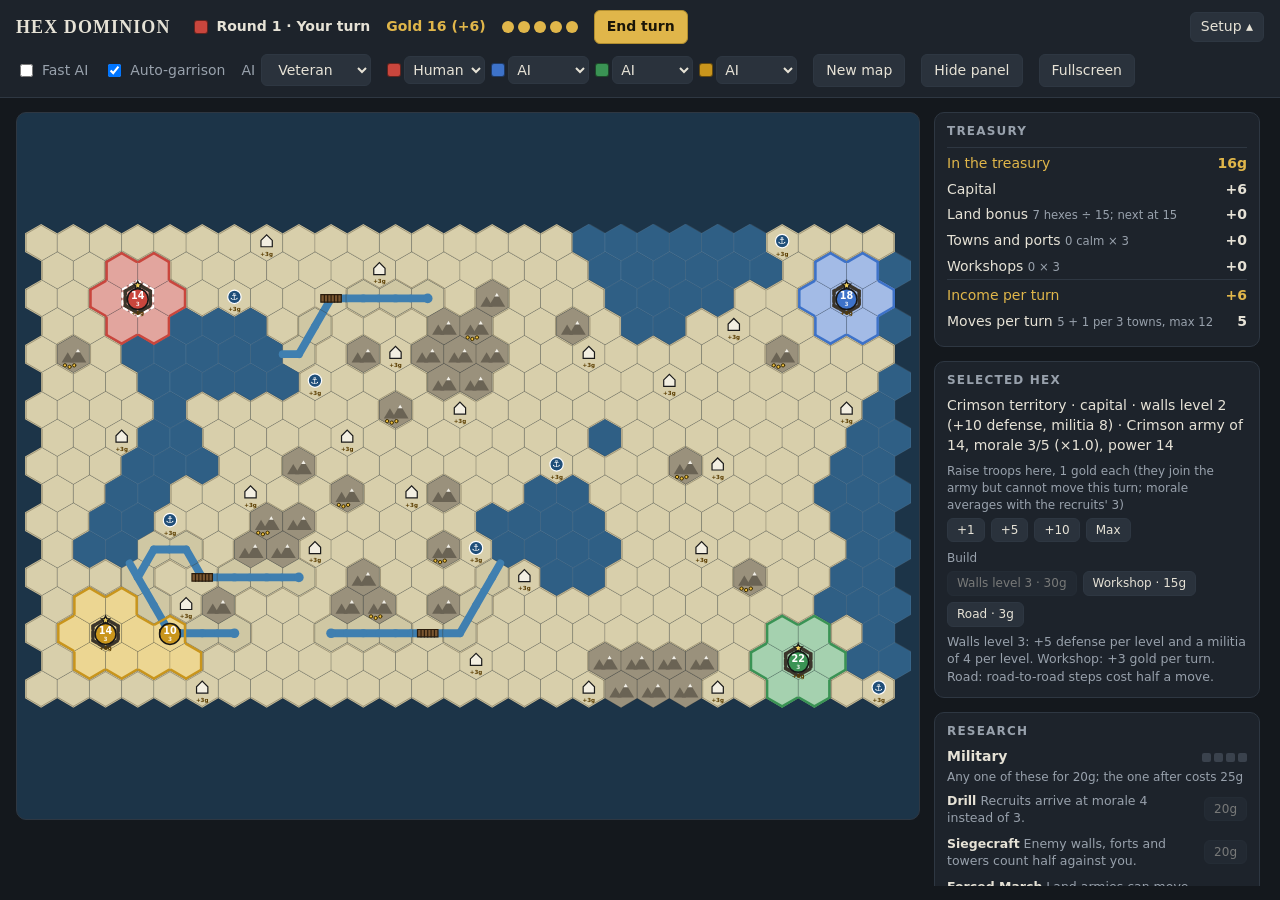
==== hex-dominion/index.html @ ecbb6425 "Add Hex Dominion, Wardens of the Vale, landing page and test scripts Both games are single self-cont" ====
<!DOCTYPE html>
<html lang="en">
<head>
<meta charset="utf-8">
<meta name="viewport" content="width=device-width, initial-scale=1">
<title>Hex Dominion</title>
<style>
  :root { --bg:#14181d; --panel:#1d232b; --line:#2e3742; --text:#e6e2d6; --dim:#98a1ac; --accent:#e0b64a; }
  * { box-sizing:border-box; }
  body { margin:0; background:var(--bg); color:var(--text); font:14px/1.4 system-ui, -apple-system, "Segoe UI", sans-serif; }
  header { display:flex; flex-wrap:wrap; gap:10px 16px; align-items:center; padding:10px 16px; border-bottom:1px solid var(--line); background:var(--panel); }
  h1 { font:700 18px/1 Georgia, serif; letter-spacing:.06em; margin:0 8px 0 0; text-transform:uppercase; }
  #turn { font-weight:600; display:flex; align-items:center; gap:8px; }
  #gold { font-weight:700; color:var(--accent); font-variant-numeric:tabular-nums; }
  .chip { width:14px; height:14px; border-radius:3px; display:inline-block; border:1px solid rgba(0,0,0,.5); flex:none; }
  #pips { display:flex; gap:4px; }
  #pips i { width:12px; height:12px; border-radius:50%; background:var(--accent); display:block; }
  #pips i.used { background:#3a424d; }
  .spacer { flex:1; }
  button, select { font:inherit; color:var(--text); background:#2a323c; border:1px solid var(--line); border-radius:6px; padding:6px 12px; cursor:pointer; }
  button:hover:not(:disabled) { background:#35404c; }
  button:disabled { opacity:.45; cursor:default; }
  button.primary { background:var(--accent); color:#1b1608; border-color:#b08d2f; font-weight:700; }
  button.primary:hover:not(:disabled) { background:#ecc762; }
  button.pulse { box-shadow:0 0 0 3px rgba(224,182,74,.35); }
  label { color:var(--dim); display:flex; align-items:center; gap:6px; }
  #setup { display:flex; flex-wrap:wrap; gap:10px 16px; align-items:center; }
  body.setupoff #setup { display:none; }
  #setupToggle { padding:4px 10px; }
  #players { display:flex; gap:6px; align-items:center; }
  #players label { gap:3px; }
  #players select { padding:4px 4px; }
  main { display:grid; grid-template-columns:minmax(0,1fr) 330px; gap:14px; padding:14px 16px; }
  @media (min-width:901px) { html, body { height:100%; } body { display:flex; flex-direction:column; overflow:hidden; } main { flex:1; min-height:0; }
    main > section { display:flex; flex-direction:column; min-height:0; } #mapwrap { flex:1; min-height:0; display:flex; align-items:center; justify-content:center; } aside { overflow-y:auto; min-height:0; padding-right:4px; }
    body.nopanel main { grid-template-columns:minmax(0,1fr); } body.nopanel aside { display:none; }
    body.max header { padding:4px 8px; gap:6px 10px; } body.max h1 { display:none; }
    body.max main { padding:4px; gap:6px; } body.max.nopanel main { grid-template-columns:minmax(0,1fr); } body.max #mapwrap { padding:2px; border-radius:4px; } body.max #status { margin-top:2px; min-height:18px; font-size:12.5px; }
    body.max aside { padding-right:2px; } }
  @media (max-width:900px) { main { grid-template-columns:1fr; } #panel { display:none; } }
  #mapwrap { background:#1c3448; border:1px solid var(--line); border-radius:10px; padding:8px; }
  canvas { display:block; cursor:pointer; }
  #status { min-height:22px; margin-top:8px; color:var(--dim); }
  #splitbar { min-height:30px; margin-top:6px; display:flex; gap:6px; align-items:center; color:var(--dim); font-size:13px; flex-wrap:wrap; }
  #splitbar button { padding:3px 10px; font-size:12.5px; }
  #splitbar button.on { background:var(--accent); color:#1b1608; border-color:#b08d2f; font-weight:700; }
  aside { display:flex; flex-direction:column; gap:14px; min-width:0; }
  .card { background:var(--panel); border:1px solid var(--line); border-radius:10px; padding:12px; }
  .card h2 { font:600 12px/1 system-ui; letter-spacing:.1em; text-transform:uppercase; color:var(--dim); margin:0 0 10px; }
  .card p { margin:6px 0 0; font-size:12.5px; color:var(--dim); }
  .nation { padding:8px 0; border-top:1px solid var(--line); }
  .nation:first-of-type { border-top:0; padding-top:0; }
  .nation .top { display:flex; align-items:center; gap:8px; font-weight:600; }
  .nation.dead .top { text-decoration:line-through; color:var(--dim); }
  .nation .meta { color:var(--dim); font-size:12px; margin:3px 0 5px; }
  .bar { height:6px; background:#12161a; border-radius:3px; overflow:hidden; }
  .bar b { display:block; height:100%; }
  .nation button, .acts button, .tech button { padding:3px 9px; font-size:12px; }
  .nation button { margin-top:7px; }
  .peace { color:#8fd3a0; font-size:12px; font-weight:600; margin-left:auto; }
  table.t { width:100%; border-collapse:collapse; font-variant-numeric:tabular-nums; }
  table.t td { padding:3px 0; }
  table.t td:last-child { text-align:right; font-weight:700; }
  table.t td small { color:var(--dim); }
  table.t tr.total td { border-top:1px solid var(--line); padding-top:6px; color:var(--accent); }
  .acts { display:flex; flex-wrap:wrap; gap:6px; margin-top:8px; align-items:center; }
  .acts span { font-size:12px; color:var(--dim); width:100%; margin-bottom:-2px; }
  .tech { padding:8px 0; border-top:1px solid var(--line); }
  .tech:first-of-type { border-top:0; padding-top:0; }
  .tech .top { display:flex; align-items:center; gap:8px; font-weight:600; }
  .tech .lv { margin-left:auto; display:flex; gap:3px; }
  .tech .lv i { width:9px; height:9px; border-radius:2px; background:#3a424d; display:block; }
  .tech .lv i.on { background:var(--accent); }
  .tier { display:flex; gap:8px; align-items:center; font-size:12.5px; padding:4px 0; color:var(--dim); }
  .tier .txt { flex:1; min-width:0; }
  .tier b { color:var(--text); }
  .tech .meta { color:var(--dim); font-size:12px; margin:2px 0 2px; }
  .tier.have b { color:#8fd3a0; }
  .tier .tag { font-size:12px; white-space:nowrap; font-variant-numeric:tabular-nums; }
  .tier.have .tag { color:#8fd3a0; }
  .tier button { white-space:nowrap; }
  #log { max-height:200px; overflow:auto; font-size:12.5px; color:var(--dim); display:flex; flex-direction:column; gap:3px; }
  #log div:first-child { color:var(--text); }
  .help { font-size:12.5px; color:var(--dim); }
  .help p { margin:0 0 6px; }
  .help b { color:var(--text); }
  #modal { position:fixed; inset:0; background:rgba(0,0,0,.6); display:none; align-items:center; justify-content:center; padding:20px; z-index:5; }
  #modal.on { display:flex; }
  #modal .box { background:var(--panel); border:1px solid var(--line); border-radius:12px; padding:22px; max-width:400px; width:100%; text-align:center; }
  #modal h3 { margin:0 0 8px; font:700 20px Georgia, serif; }
  #modal p { color:var(--dim); margin:0 0 16px; }
  #modal .btns { display:flex; gap:10px; justify-content:center; flex-wrap:wrap; }
</style>
</head>
<body>
<header>
  <h1>Hex Dominion</h1>
  <div id="turn"></div>
  <div id="gold"></div>
  <div id="pips" title="Moves left this turn"></div>
  <button id="end" class="primary">End turn</button>
  <div class="spacer"></div>
  <button id="setupToggle" title="Show or hide the game setup controls" aria-expanded="true">Setup ▴</button>
  <span id="setup">
    <label><input type="checkbox" id="fast"> Fast AI</label>
    <label title="When an army leaves a town that is in unrest, about a quarter stays behind to hold it"><input type="checkbox" id="autog" checked> Auto-garrison</label>
    <label>AI <select id="level"><option value="2">Veteran</option><option value="1">Standard</option></select></label>
    <span id="players" title="Set each nation to a human player or the AI. Changing this starts a new map."></span>
    <button id="new">New map</button>
  </span>
  <button id="panel" title="Show or hide the side panel">Hide panel</button>
  <button id="full" title="Fill the whole screen">Fullscreen</button>
</header>
<main>
  <section>
    <div id="mapwrap"><canvas id="cv"></canvas></div>
    <div id="splitbar"></div>
    <div id="status"></div>
  </section>
  <aside>
    <div class="card"><h2>Treasury</h2><div id="income"></div></div>
    <div class="card"><h2>Selected hex</h2><div id="orders"></div></div>
    <div class="card"><h2>Research</h2><div id="tech"></div></div>
    <div class="card"><h2>Nations</h2><div id="nations"></div></div>
    <div class="card"><h2>Chronicle</h2><div id="log"></div></div>
    <div class="card help"><h2>How to play</h2>
      <p><b>Gold.</b> Your capital, towns, workshops and ports pay gold every turn. Nothing is automatic: click a hex and spend it in the Selected hex card, or on Research.</p>
      <p><b>Troops</b> cost 1 gold each, raised in any calm town or port you own. Troops raised this turn cannot move until next turn; if they join an army, only the troops that were already there can move.</p>
      <p><b>Splitting.</b> With an army selected, pick ¼, ½, ¾ or All under the map before you move. Each side of a split must have at least 10 troops. The part left behind can still move later this turn. With Auto-garrison on, an army leaving a town in unrest leaves about a quarter behind (at least 10).</p>
      <p><b>Moves.</b> 5 per turn, +1 per 3 towns (max 12). Land armies go 2 hexes, further along roads. Each army moves once per turn.</p>
      <p><b>Battles.</b> Power is size × morale factor. The loser is wiped out, but a failed attack still bleeds the defender.</p>
      <p><b>Morale</b> is the small number, 1 to 5: 1 fights at 80%, 3 at 100%, 5 at 120%. It belongs to each army: +1 for beating an army of 8+, repelling one, or taking a town; everyone gets +1 when you take a capital. Merging averages it. Low morale recovers to 3 in a calm town.</p>
      <p><b>Works.</b> Farms (your land within 2 of your town), mills (rivers), mines (mountains with gold dots) and fisheries (sea) pay gold, and pay more when linked to a mill, a workshop town or a port: within 2 hexes, or any distance along your own road. They are outlined in their owner's color and can be burned for half their cost: a farm when its hex changes hands, the others when an enemy army ends its move next to them.</p>
      <p><b>Walls</b> add defense and post a militia, so an empty walled town must be stormed. Capitals start with level 2 walls.</p>
      <p><b>Unrest.</b> A town taken from someone pays nothing for 3 turns and may revolt if no army holds it.</p>
      <p><b>Supply.</b> An army whose land is not connected to one of your towns (red dashed ring) loses 1 morale a turn, then troops.</p>
      <p><b>Capitals.</b> Taking one eliminates that nation and loots half its gold. Its garrisoned towns turn rebel; the rest of its land goes free.</p>
      <p><b>Sea.</b> Armies embark at ports or wharves, sail 3, and land on any coast (defender +3). The map's ports are full towns: gold, recruiting, walls, workshops, unrest. A wharf you build is only a launch point.</p>
      <p><b>Players.</b> Set each color to Human or AI in the header. With two or more humans the game asks you to pass the device at each turn.</p>
    </div>
  </aside>
</main>
<div id="modal"><div class="box"><h3 id="mtitle"></h3><p id="mtext"></p><div class="btns" id="mbtns"></div></div></div>

<script>
// ===LOGIC-START===
const W = 27, H = 17, MOVES = 5, MAX_MOVES = 12, TOWNS_PER_MOVE = 3, RANGE = 2, SEA_RANGE = 3, CAP = 99, LAND_PER_BONUS = 15, AMPHIB = 3;
const CAP_BASE = 6, TOWN_YIELD = 3, SHOP_YIELD = 3, REBEL = 4, UNREST = 3, REVOLT = 0.35, START_GOLD = 10;
const COST = { road: 3, tower: 10, wharf: 10, bridge: 18, walls: [10, 20, 30], shop: [15, 30], farm: 8, mill: 12, mine: 16, fish: 12 };
const SPLIT_MIN = 10;   // a split must leave at least this many troops on each side
const LINK = 2;   // a work is linked to a mill, workshop town or port within this many hexes, or along your roads
const WORK = { farm: 'farm', mill: 'mill', mine: 'mine', fish: 'fishery' };
const NATIONS = [
  { name: 'Crimson', color: '#c9463d', light: '#e2a59e' },
  { name: 'Azure',   color: '#3d72c9', light: '#a3bbe6' },
  { name: 'Verdant', color: '#3a9354', light: '#a5d1af' },
  { name: 'Amber',   color: '#c9951c', light: '#ecd692' },
  { name: 'Rebels',  color: '#5d5d5d', light: '#b9b5aa' }
];
const TECH_COST = [20, 25, 30, 35];   // price of the 1st, 2nd, 3rd, 4th tech bought in a branch, in any order
const BRANCH = { M: 'Military', E: 'Economy', N: 'Engineering' };
const TECH = {
  M: [{ name: 'Drill', desc: 'Recruits arrive at morale 4 instead of 3.' },
      { name: 'Siegecraft', desc: 'Enemy walls, forts and towers count half against you.' },
      { name: 'Forced March', desc: 'Land armies can move a 3rd hex when it is inside your own territory.' },
      { name: 'Shock Tactics', desc: '+8% power when attacking.' }],
  E: [{ name: 'Taxation', desc: '+1 gold per town.' },
      { name: 'Masonry', desc: 'Walls, roads, towers, ports and bridges cost 40% less.' },
      { name: 'Administration', desc: 'Unrest lasts 2 turns instead of 3, and you get +1 move per turn.' },
      { name: 'Industry', desc: 'Workshops pay double.' }],
  N: [{ name: 'Pontoons', desc: 'Armies can cross a river anywhere (but cannot stop on it). Mills pay +1.' },
      { name: 'Marines', desc: 'No penalty when landing from ships, and ships sail 4. Fisheries pay +1.' },
      { name: 'Mountaineers', desc: 'Armies can cross mountains (but cannot stop on them). Mines pay +1.' },
      { name: 'Shipwrights', desc: 'Armies can embark from any coast you own, no port or wharf needed. Ports pay +2.' }]
};
const DE = [[1,0],[0,-1],[-1,-1],[-1,0],[-1,1],[0,1]];   // E NE NW W SW SE on even rows
const DO = [[1,0],[1,-1],[0,-1],[-1,0],[0,1],[1,1]];     // same on odd rows
const NB = [];
for (let i = 0; i < W * H; i++) {
  const c = i % W, r = (i / W) | 0, D = (r & 1) ? DO : DE;
  NB.push(D.map(([dc, dr]) => { const x = c + dc, y = r + dr; return (x < 0 || y < 0 || x >= W || y >= H) ? -1 : y * W + x; }));
}
function mulberry32(a) { return function () { a |= 0; a = a + 0x6D2B79F5 | 0; let t = Math.imul(a ^ a >>> 15, 1 | a); t = t + Math.imul(t ^ t >>> 7, 61 | t) ^ t; return ((t ^ t >>> 14) >>> 0) / 4294967296; }; }
function hexDist(a, b) {
  const ac = a % W, ar = (a / W) | 0, bc = b % W, br = (b / W) | 0;
  const ax = ac - ((ar - (ar & 1)) >> 1), bx = bc - ((br - (br & 1)) >> 1);
  const dx = ax - bx, dz = ar - br;
  return Math.max(Math.abs(dx), Math.abs(dz), Math.abs(dx + dz));
}
// terrain: 0 land, 1 sea, 2 mountain, 3 river
function setT(c, t) { c.t = t; c.land = t === 0; c.sea = t === 1; }
const isTown = c => c.town || c.port || c.capital >= 0;   // the map's original ports are towns with a harbour
const inland = c => c.town || c.capital >= 0;
const isSite = c => isTown(c) || c.tower;
// morale runs 1 to 5 and scales strength linearly from 80% to 120%
const power = a => a.count * (0.7 + 0.1 * a.morale);
const mor = (a, d) => { a.morale = Math.max(1, Math.min(5, a.morale + d)); };
const tech = (S, n, b, l) => n >= 0 && n < 4 && S.nations[n].tech[b][l - 1];
const techCount = (N, b) => N.tech[b].filter(Boolean).length;
const techCost = (N, b) => TECH_COST[techCount(N, b)];
const atk = (S, a) => power(a) * (tech(S, a.owner, 'M', 4) ? 1.08 : 1);
const hostile = (S, a, b) => a !== b && !S.pact[a][b] && !S.cooldown[a][b];
const blocked = (S, n, c) => c.land && c.owner >= 0 && c.owner !== n && !hostile(S, n, c.owner);
const ownCapital = (S, c) => c.capital >= 0 && c.capital === c.owner && S.nations[c.owner].alive;
function defBonus(S, i, att) {
  const c = S.cells[i]; if (!c.land) return 0;
  const b = (ownCapital(S, c) ? 8 : isTown(c) ? 4 : 0) + (c.tower ? 3 : 0) + c.walls * 5;
  return att !== undefined && tech(S, att, 'M', 2) ? Math.ceil(b / 2) : b;
}
const amphib = (S, from, to, n) => (S.cells[from].sea && S.cells[to].land && !tech(S, n, 'N', 2)) ? AMPHIB : 0;
const walled = (c, n) => c.land && c.walls > 0 && isTown(c) && c.owner >= 0 && c.owner !== n;
const defender = (S, t) => S.cells[t].army || { owner: S.cells[t].owner, count: 4 * S.cells[t].walls, morale: 3, militia: true };
const price = (S, n, base) => tech(S, n, 'E', 2) ? Math.ceil(base * 0.6) : base;

function newGame(seed, human) {
  for (let attempt = 0; ; attempt++) {
    const rng = mulberry32(seed + attempt * 7919), ri = n => (rng() * n) | 0, N = W * H;
    const cells = [];
    for (let i = 0; i < N; i++) cells.push({ t: 0, land: true, sea: false, owner: -1, town: false, port: false, bridge: false, capital: -1, army: null, walls: 0, shop: 0, road: false, tower: false, unrest: 0, b: '', bo: -1, ore: false, wharf: false, down: -1 });
    // elevation from a handful of stretched bumps: negative ones become seas and gulfs, positive ones mountain ranges
    const bumps = [];
    for (let k = 0; k < 13; k++) { const th = rng() * Math.PI, sx = 2.5 + rng() * 4.5; bumps.push({ x: rng() * W, y: rng() * H * 0.866, a: (k < 6 ? -1 : 1) * (0.7 + rng() * 0.7), cs: Math.cos(th), sn: Math.sin(th), sx, sy: 0.9 + rng() * 1.3 }); }
    const elev = cells.map((c, i) => { const x = i % W + 0.5 * (((i / W) | 0) & 1), y = ((i / W) | 0) * 0.866; let e = (rng() - 0.5) * 0.3;
      for (const b of bumps) { const dx = x - b.x, dy = y - b.y, u = (dx * b.cs + dy * b.sn) / b.sx, v = (-dx * b.sn + dy * b.cs) / b.sy; e += b.a * Math.exp(-(u * u + v * v) / 2); } return e; });
    const rank = [...elev.keys()].sort((p, q) => elev[p] - elev[q]);
    const nSea = Math.round(N * (0.17 + rng() * 0.09)), nMtn = Math.round(N * (0.035 + rng() * 0.03));
    rank.slice(0, nSea).forEach(i => setT(cells[i], 1)); rank.slice(N - nMtn).forEach(i => setT(cells[i], 2));
    const pick = (c0, r0) => (r0 + ri(3)) * W + c0 + ri(3);
    const caps = [pick(1, 1), pick(W - 4, 1), pick(W - 4, H - 4), pick(1, H - 4)];
    const nearCap = (i, d) => caps.some(c => hexDist(c, i) <= d);
    caps.forEach(ci => { setT(cells[ci], 0); NB[ci].forEach(x => { if (x >= 0) setT(cells[x], 0); }); });
    for (let k = 0, want = 12 + ri(6), tries = 0; k < want && tries < 400; tries++) { const i = ri(N);   // lone peaks and small hills away from the ranges
      if (cells[i].t !== 0 || nearCap(i, 2) || NB[i].some(x => x < 0 || cells[x].t !== 0)) continue; setT(cells[i], 2); k++; }
    // rivers rise beside mountains and always flow to a lake or the ocean: every step gets strictly closer to water, so a river
    // can never loop or dead-end. A river that meets an earlier one joins it as a tributary. c.down records where each hex drains.
    const seaDist = new Array(N).fill(99), sq = [];
    cells.forEach((c, i) => { if (c.sea) { seaDist[i] = 0; sq.push(i); } });
    for (let h = 0; h < sq.length; h++) { const p = sq[h]; for (const x of NB[p]) if (x >= 0 && cells[x].t === 0 && seaDist[x] > seaDist[p] + 1) { seaDist[x] = seaDist[p] + 1; sq.push(x); } }
    const sources = []; cells.forEach((c, i) => { if (c.t === 0 && !nearCap(i, 2) && seaDist[i] >= 5 && seaDist[i] < 99 && NB[i].some(x => x >= 0 && cells[x].t === 2)) sources.push(i); });
    let riverLen = 0; const rivers = [];
    for (let k = 0, tries = 0; k < 4 && tries < 60 && sources.length; tries++) {
      const near = rivers.length && rng() < 0.75 ? sources.filter(x => rivers.some(r => r.some(y => hexDist(x, y) <= 4 && seaDist[y] < seaDist[x] - 1))) : [];
      const pool = near.length ? near : sources, src = pool[ri(pool.length)]; if (cells[src].t !== 0 || NB[src].some(x => x >= 0 && cells[x].t === 3)) continue;
      const path = [src], down = {}; let end = -1;
      while (end < 0) { const p = path[path.length - 1];
        const join = NB[p].filter(x => x >= 0 && cells[x].t === 3 && seaDist[x] <= seaDist[p]); if (join.length) { end = join.reduce((m, x) => seaDist[x] < seaDist[m] ? x : m); break; }
        const mouth = NB[p].filter(x => x >= 0 && cells[x].sea); if (mouth.length) { end = mouth[ri(mouth.length)]; break; }
        const opts = NB[p].filter(x => x >= 0 && cells[x].t === 0 && seaDist[x] === seaDist[p] - 1 && !nearCap(x, 1)
          && !NB[x].some(y => y >= 0 && y !== p && path.includes(y))
          && (rv => rv.length === 0 || (rv.length === 1 && seaDist[rv[0]] <= seaDist[x] && path.length >= 2))(NB[x].filter(y => y >= 0 && cells[y].t === 3)));   // only touch another river to join it
        if (!opts.length) break;
        const pull = x => NB[x].some(y => y >= 0 && cells[y].t === 3) ? 0.9 : 0;   // a river passing nearby draws tributaries in
        path.push(opts.map(x => [x, elev[x] + rng() * 0.25 - pull(x)]).reduce((m, v) => v[1] < m[1] ? v : m)[0]); }
      if (end < 0 || path.length < (cells[end].sea ? 4 : 3)) continue;
      path.forEach((x, idx) => { setT(cells[x], 3); cells[x].down = idx + 1 < path.length ? path[idx + 1] : end; });
      rivers.push(path); riverLen += path.length; k++;
    }
    // bridges go only where they save a real detour: open land on both banks and a long walk around without the bridge
    const walk = (a, b, skip) => { const d = new Map([[a, 0]]), q = [a];
      for (let h = 0; h < q.length; h++) { const p = q[h], dp = d.get(p); if (dp >= 12) continue;
        for (const x of NB[p]) if (x >= 0 && x !== skip && cells[x].t === 0 && !d.has(x)) { if (x === b) return dp + 1; d.set(x, dp + 1); q.push(x); } }
      return 99; };
    const saves = x => { const L = NB[x].filter(y => y >= 0 && cells[y].t === 0); let best = 0;
      for (let a = 0; a < L.length; a++) for (let b = a + 1; b < L.length; b++) if (!NB[L[a]].includes(L[b])) best = Math.max(best, walk(L[a], L[b], x));
      return best; };
    // bridges sit along the middle of a river, spread evenly, never on the first or last two hexes where you could
    // just walk around the source or where the crossing is pinned against the coast
    for (const path of rivers) { const L = path.length, lo = Math.min(2, (L - 1) >> 1), hi = Math.max(lo, L - 3);
      const want = Math.max(1, Math.round(L / 5));
      for (let n = 1; n <= want; n++) { const target = Math.round(lo + (hi - lo) * n / (want + 1)); let bi = -1, bs = 4;
        for (let idx = Math.max(lo, target - 1); idx <= Math.min(hi, target + 1); idx++) { const x = path[idx]; if (cells[x].t !== 3) continue;
          const sc = saves(x) - Math.abs(idx - target) * 0.5; if (sc > bs) { bs = sc; bi = idx; } }
        if (bi >= 0) { setT(cells[path[bi]], 0); cells[path[bi]].bridge = true; } } }
    if (riverLen < 8) continue;
    const flood = (start, ok) => { const seen = new Set([start]), q = [start]; while (q.length) { const p = q.pop(); for (const x of NB[p]) if (x >= 0 && ok(cells[x]) && !seen.has(x)) { seen.add(x); q.push(x); } } return seen; };
    const main = flood(caps[0], c => c.land); if (!caps.every(c => main.has(c))) continue;
    const bigSea = new Set(), done = new Set();
    cells.forEach((c, i) => { if (c.sea && !done.has(i)) { const comp = flood(i, x => x.sea); comp.forEach(x => done.add(x)); if (comp.size >= 10) comp.forEach(x => bigSea.add(x)); } });
    if (!bigSea.size) continue;
    const coastal = i => NB[i].some(x => x >= 0 && bigSea.has(x));
    const islands = [], seenL = new Set(main);
    cells.forEach((c, i) => { if (c.land && !seenL.has(i)) { const comp = flood(i, x => x.land); comp.forEach(x => seenL.add(x)); const coast = [...comp].filter(coastal);
      if (coast.length) islands.push({ comp, coast }); else comp.forEach(x => { setT(cells[x], 2); cells[x].bridge = false; }); } });
    // fairness without symmetry: every nation gets a comparable home region and the same number of home towns
    const ld = caps.map(ci => { const d = new Array(N).fill(99); d[ci] = 0; const q = [ci]; for (let h = 0; h < q.length; h++) for (const x of NB[q[h]]) if (x >= 0 && cells[x].land && d[x] > d[q[h]] + 1) { d[x] = d[q[h]] + 1; q.push(x); } return d; });
    const region = i => { let b = -1, bd = 99, tie = false; for (let k = 0; k < 4; k++) { if (ld[k][i] < bd) { bd = ld[k][i]; b = k; tie = false; } else if (ld[k][i] === bd) tie = true; } return tie ? -1 : b; };
    { const lodes = [], near = (i, f) => NB[i].some(x => x >= 0 && main.has(x) && f(x)), far = i => lodes.every(l => hexDist(l, i) >= 3);
      const mts = []; cells.forEach((c, i) => { if (c.t === 2) mts.push(i); }); for (let i = mts.length - 1; i > 0; i--) { const j = ri(i + 1); [mts[i], mts[j]] = [mts[j], mts[i]]; }
      let fair = true;
      for (let k = 0; k < 4; k++) { const i = mts.find(i => far(i) && near(i, x => region(x) === k && ld[k][x] >= 2 && ld[k][x] <= 6)); if (i === undefined) { fair = false; break; } cells[i].ore = true; lodes.push(i); }
      if (!fair) continue;
      for (const i of mts) { if (lodes.length >= 11) break; if (!cells[i].ore && far(i) && near(i, x => { const ds = ld.map(d => d[x]).sort((p, q) => p - q); return ds[0] >= 5 && ds[1] - ds[0] <= 2; })) { cells[i].ore = true; lodes.push(i); } } }
    const sizes = [0, 0, 0, 0]; main.forEach(i => { const r = region(i); if (r >= 0) sizes[r]++; });
    if (Math.min(...sizes) < 35 || Math.min(...sizes) / Math.max(...sizes) < 0.6) continue;
    const order = [...main]; for (let i = order.length - 1; i > 0; i--) { const j = ri(i + 1); [order[i], order[j]] = [order[j], order[i]]; }
    const sites = [], free = (i, d) => !cells[i].bridge && !nearCap(i, 2) && sites.every(t => hexDist(t, i) >= d);
    let ok = true;
    for (let k = 0; k < 4 && ok; k++) { let got = 0;
      // two towns close to home and two further out, so every nation has the same early reach
      for (const [lo, hi] of [[3, 5], [7, 10]]) { let ring = 0;
        for (const i of order) { if (ring >= 2) break; if (region(i) !== k || ld[k][i] < lo || ld[k][i] > hi || !free(i, 3)) continue; cells[i].town = true; sites.push(i); ring++; got++; } }
      if (got < 4) ok = false; }
    if (!ok) continue;
    let extra = 0; for (const i of order) { if (extra >= 5) break; const ds = ld.map(d => d[i]).sort((a, b) => a - b); if (ds[0] < 7 || ds[1] - ds[0] > 2 || !free(i, 3)) continue; cells[i].town = true; sites.push(i); extra++; }
    for (const I of islands) { const i = I.coast[ri(I.coast.length)]; cells[i].town = true; cells[i].port = true; sites.push(i); }
    // one home port per nation, the rest only in contested borderland: a port is worth a town now
    const ports = []; const portOK = i => coastal(i) && !cells[i].town && !cells[i].bridge && !nearCap(i, 1) && ports.every(p => hexDist(p, i) >= 4) && sites.every(t => hexDist(t, i) >= 2);
    let havePorts = true;
    for (let k = 0; k < 4 && havePorts; k++) { const i = order.find(i => region(i) === k && ld[k][i] >= 3 && ld[k][i] <= 8 && portOK(i)); if (i === undefined) havePorts = false; else { cells[i].port = true; ports.push(i); sites.push(i); } }
    if (!havePorts) continue;
    for (const i of order) { if (ports.length >= 7) break; const ds = ld.map(d => d[i]).sort((a, b) => a - b); if (ds[0] >= 7 && ds[1] - ds[0] <= 2 && portOK(i)) { cells[i].port = true; ports.push(i); sites.push(i); } }
    // start-quality check, fitted on 3,000 AI-only games: being far from the other capitals and having ports helped,
    // while rivers, bridges and crowding in the home region hurt. Reject maps where one nation is clearly better off.
    { const reg = cells.map((c, i) => c.land ? region(i) : -1), near = (i, k) => NB[i].some(x => x >= 0 && reg[x] === k);
      const q = caps.map((ci, k) => { let v = 0; for (let j = 0; j < 4; j++) if (j !== k) v += Math.min(40, ld[k][caps[j]]) / 3 * 0.0622;
        cells.forEach((c, i) => { if (c.t === 3 && near(i, k)) v -= 0.02; else if (c.t === 2 && near(i, k)) v += 0.0189;
          else if (c.land) { if (c.town && ld[k][i] <= 10) v -= 0.0605; if (c.port && ld[k][i] <= 8) v += 0.0587; if (c.bridge && ld[k][i] <= 6) v -= 0.0559; } });
        return v; });
      if (Math.max(...q) - Math.min(...q) > 0.32 + attempt * 0.001) continue; }   // the bar eases slowly so generation always finishes
    caps.forEach((ci, k) => {
      cells[ci].capital = k; cells[ci].owner = k; cells[ci].walls = 2; cells[ci].army = { owner: k, count: 10, morale: 3, moved: false };
      NB[ci].forEach(x => { if (x >= 0 && cells[x].land) cells[x].owner = k; });
    });
    const f5 = () => [0, 1, 2, 3, 4].map(() => [false, false, false, false, false]);
    const S = { cells, rng, ai: [2, 2, 2, 2],
      nations: NATIONS.slice(0, 4).map((n, i) => ({ ...n, id: i, alive: true, cap: caps[i], human: i === human, gold: START_GOLD, fund: 0, tech: { M: [false, false, false, false], E: [false, false, false, false], N: [false, false, false, false] }, researched: false, bent: 'MEN'[ri(3)] })),
      auto: [true, true, true, true], pact: f5(), cooldown: f5(), noPact: [0, 1, 2, 3].map(() => [0, 0, 0, 0]), cur: 0, first: 0, movesLeft: MOVES, movesMax: MOVES, round: 1, log: [], offers: [], proposed: [false, false, false, false], winner: -1, collected: 0 };
    S.first = S.cur = ri(4);
    for (let k = 0; k < 4; k++) S.cells[caps[(S.first + k) % 4]].army.count += 4 * k;   // later movers start larger
    startTurn(S, S.cur);
    return S;
  }
}
function bump(S, n, d) { for (const c of S.cells) if (c.army && c.army.owner === n) mor(c.army, d); }
// what links works together: straight-line range, or any length of your own connected road
function ecoCtx(S, n) {
  const cells = S.cells, comp = new Map(); let id = 0;
  cells.forEach((c, i) => { if (!c.road || c.owner !== n || comp.has(i)) return; const q = [i]; comp.set(i, id);
    while (q.length) { const p = q.pop(); for (const x of NB[p]) if (x >= 0 && cells[x].road && cells[x].owner === n && !comp.has(x)) { comp.set(x, id); q.push(x); } } id++; });
  const roads = i => { const r = []; for (const q of [i, ...NB[i]]) if (q >= 0 && comp.has(q)) r.push(comp.get(q)); return r; };
  const linked = (a, b) => { if (hexDist(a, b) <= LINK) return true; const A = roads(a); return A.length > 0 && roads(b).some(x => A.includes(x)); };
  const mills = [], shops = [], ports = [];
  cells.forEach((c, i) => { if (c.b === 'mill' && c.bo === n) mills.push(i); if (c.owner === n && isTown(c) && c.shop > 0 && !c.unrest) shops.push(i); if (c.owner === n && c.port) ports.push(i); });
  return { linked, mills, shops, ports, eng: S.nations[n].tech.N };
}
function yieldAt(ctx, i, kind) {
  if (kind === 'farm') return 1 + (ctx.mills.some(m => ctx.linked(i, m)) ? 1 : 0);
  if (kind === 'mill') return 2 + (ctx.eng[0] ? 1 : 0);
  if (kind === 'mine') return 3 + (ctx.shops.some(t => ctx.linked(i, t)) ? 2 : 0) + (ctx.eng[2] ? 1 : 0);
  return 2 + (ctx.ports.some(t => ctx.linked(i, t)) ? 1 : 0) + (ctx.eng[1] ? 1 : 0);
}
function income(S, n) {
  let land = 0, towns = 0, calm = 0, shops = 0, ports = 0;
  for (const c of S.cells) if (c.owner === n) { land++;
    if (c.capital === n) shops += c.shop; else if (isTown(c)) { towns++; if (!c.unrest) { calm++; shops += c.shop; } }
    if (c.port && !c.unrest) ports++; }
  const w = { farm: 0, mill: 0, mine: 0, fish: 0 }, wg = { farm: 0, mill: 0, mine: 0, fish: 0 }, cells = S.cells, ctx = ecoCtx(S, n);
  cells.forEach((c, i) => { if (c.b && c.bo === n) { w[c.b]++; wg[c.b] += yieldAt(ctx, i, c.b); } });
  const works = wg.farm + wg.mill + wg.mine + wg.fish;
  const bonus = (land / LAND_PER_BONUS) | 0, perTown = TOWN_YIELD + (tech(S, n, 'E', 1) ? 1 : 0), perShop = SHOP_YIELD * (tech(S, n, 'E', 4) ? 2 : 1);
  const perPort = tech(S, n, 'N', 4) ? 2 : 0;
  return { land, towns, calm, shops, ports, bonus, perTown, perShop, perPort, w, wg, works, nextAt: (bonus + 1) * LAND_PER_BONUS,
    gold: CAP_BASE + bonus + calm * perTown + shops * perShop + ports * perPort + works,
    moves: Math.min(MAX_MOVES, MOVES + ((towns / TOWNS_PER_MOVE) | 0) + (tech(S, n, 'E', 3) ? 1 : 0)) };
}
function supplied(S, n) {
  const seen = new Set(), q = [];
  S.cells.forEach((c, i) => { if (c.owner === n && isTown(c)) { seen.add(i); q.push(i); } });
  while (q.length) { const p = q.pop(); for (const x of NB[p]) if (x >= 0 && !seen.has(x) && S.cells[x].owner === n) { seen.add(x); q.push(x); } }
  return seen;
}
function startTurn(S, n) {
  const N = S.nations[n];
  S.cooldown[n] = [false, false, false, false, false]; S.proposed = [false, false, false, false]; N.researched = false;
  S.cells.forEach(c => { if (c.owner !== n || !c.unrest) return;
    if (!c.army && S.rng() < REVOLT) { c.owner = -1; c.unrest = 0; S.log.push(`An ungarrisoned town revolted against ${N.name} and is free again.`); } else c.unrest--; });
  const inc = income(S, n); N.gold += inc.gold; S.collected = inc.gold; S.movesLeft = S.movesMax = inc.moves;
  const sup = supplied(S, n);
  S.cells.forEach((c, i) => { const a = c.army; if (!a || a.owner !== n) return; a.moved = false; a.fresh = 0; a.cut = c.land && !sup.has(i);
    if (a.cut) { if (a.morale > 1) a.morale--; else a.count = Math.max(1, Math.floor(a.count * 0.85)); }
    else if (a.morale < 3 && c.land && isTown(c) && !c.unrest) a.morale++; });
}
function nextTurn(S) {
  if (S.winner >= 0) return;
  do { S.cur = (S.cur + 1) % 4; if (S.cur === S.first) S.round++; } while (!S.nations[S.cur].alive);
  startTurn(S, S.cur);
}
// troops raised this turn cannot move yet; the rest are veterans
const vets = a => a.count - (a.fresh || 0);
// how many troops leave when this army moves: a chosen fraction, or everyone who can (minus an automatic garrison in a restless town)
function movers(S, from, frac) {
  const A = S.cells[from], a = A.army; if (!a || a.moved) return -1; const v = vets(a); if (v < 1) return -1;
  if (frac !== undefined && frac < 1) { const m = Math.round(v * frac); return m >= SPLIT_MIN && a.count - m >= SPLIT_MIN ? m : -1; }
  if (frac === undefined && S.auto[a.owner] && A.land && A.unrest > 0 && isTown(A)) { const g = Math.max(0, Math.max(SPLIT_MIN, Math.round(a.count / 4)) - (a.fresh || 0)); if (v - g >= SPLIT_MIN) return v - g; }
  return v;
}
function reachable(S, from, cnt) {
  const cells = S.cells, F = cells[from], full = F.army, a = { owner: full.owner, count: cnt !== undefined ? cnt : Math.max(1, vets(full)) }, n = a.owner, res = new Map(), prev = {};
  const visit = q => { const c = cells[q];
    if (c.army) { if (c.army.owner === n) { if (c.army.count + a.count <= CAP) res.set(q, 'merge'); return true; } if (hostile(S, n, c.army.owner)) res.set(q, 'attack'); return false; }
    if (walled(c, n)) { res.set(q, 'attack'); return false; }
    res.set(q, 'move'); return true; };
  const sail = landing => { const seen = new Set([from]); let fr = [from];
    for (let d = 1, range = SEA_RANGE + (tech(S, n, 'N', 2) ? 1 : 0); d <= range; d++) { const next = [];
      for (const p of fr) for (const q of NB[p]) { if (q < 0 || seen.has(q)) continue; const c = cells[q];
        if (c.sea) { seen.add(q); prev[q] = p; if (visit(q)) next.push(q); }
        else if (landing && c.land && !blocked(S, n, c)) { seen.add(q); prev[q] = p; visit(q); } }
      fr = next; } };
  if (F.land) {
    // costs in half-steps: a normal hex costs 2, moving road-to-road costs 1
    const base = RANGE * 2, budget = base + (tech(S, n, 'M', 3) ? 2 : 0), cost = { [from]: 0 }, open = [from], pont = tech(S, n, 'N', 1), mtn = tech(S, n, 'N', 3);
    while (open.length) { let bi = 0; for (let k = 1; k < open.length; k++) if (cost[open[k]] < cost[open[bi]]) bi = k; const p = open.splice(bi, 1)[0];
      for (const q of NB[p]) { if (q < 0 || q === from) continue; const c = cells[q], through = (c.t === 3 && pont) || (c.t === 2 && mtn);
        if ((!c.land && !through) || blocked(S, n, c)) continue;
        const nc = cost[p] + (cells[p].road && c.road ? 1 : 2); if (nc > budget || (nc > base && (c.owner !== n || (c.army && c.army.owner !== n))) || (cost[q] !== undefined && cost[q] <= nc)) continue;
        cost[q] = nc; prev[q] = p; if (through || visit(q)) open.push(q); } }
    if (F.port || F.wharf || (tech(S, n, 'N', 4) && NB[from].some(x => x >= 0 && cells[x].sea))) sail(false);
  } else sail(true);
  return { res, prev };
}
function pillage(S, c, n) {
  const loot = COST[c.b] >> 1, was = c.bo; if (n >= 0 && n < 4) S.nations[n].gold += loot;
  S.log.push(`${NATIONS[n].name} burned a ${NATIONS[was].name} ${WORK[c.b]} and carried off ${loot} gold.`); c.b = ''; c.bo = -1;
}
function claim(S, i, n) {
  const c = S.cells[i], p = c.owner; if (p === n) return; c.owner = n;
  if (c.b && c.bo !== n) pillage(S, c, n);
  const occupy = () => { if (p >= 0) { c.unrest = tech(S, n, 'E', 3) ? Math.ceil(UNREST / 2) : UNREST; if (c.walls > 0) c.walls--; } };
  if (c.capital >= 0 && c.capital === p && p < 4 && S.nations[p].alive) {
    const P = S.nations[p], loot = P.gold >> 1; P.alive = false; P.gold = 0; if (n < 4) S.nations[n].gold += loot;
    S.cells.forEach((x, j) => { if (x.bo === p) { x.b = ''; x.bo = -1; } if (j === i) return;
      if (x.owner === p) { if (isTown(x) && x.army && x.army.owner === p) { x.owner = REBEL; x.army.owner = REBEL; x.army.moved = true; x.army.cut = false; } else { x.owner = -1; if (x.army && x.army.owner === p) x.army = null; } x.unrest = 0; }
      else if (x.army && x.army.owner === p) x.army = null; });
    for (let k = 0; k < 5; k++) { S.pact[p][k] = S.pact[k][p] = false; }
    S.offers = S.offers.filter(o => o.from !== p && o.to !== p);
    occupy(); bump(S, n, 1);
    S.log.push(`${NATIONS[n].name} took the ${P.name} capital and looted ${loot} gold. ${P.name} has fallen; its garrisons fight on as rebels.`);
  } else if (isTown(c)) {
    occupy(); if (c.army && c.army.owner === n) mor(c.army, 1);
    const what = inland(c) ? 'town' : 'port';
    S.log.push(p >= 0 ? `${NATIONS[n].name} took a ${what} from ${NATIONS[p].name}.` : `${NATIONS[n].name} occupied a free ${what}.`);
  }
}
function spread(S, i, n) {
  for (const q of NB[i]) { if (q < 0) continue; const c = S.cells[q];
    if (c.land && !c.army && !isSite(c) && c.owner !== n && (c.owner < 0 || hostile(S, n, c.owner))) { c.owner = n; if (c.b && c.bo !== n) pillage(S, c, n); } }
}
function doMove(S, from, to, frac) {
  const cells = S.cells, A = cells[from], full = A.army; if (!full || full.moved || S.movesLeft <= 0) return null;
  const m = movers(S, from, frac); if (m < 1) return null;
  const { res, prev } = reachable(S, from, m); if (!res.has(to)) return null;
  const B = cells[to], n = full.owner, ev = { n, from, to }, amp = amphib(S, from, to, n);
  // whoever is not moving (recruits, a chosen remainder, an automatic garrison) stays behind as the army on this hex
  let a = full, stay = null;
  if (m < full.count) { a = { owner: n, count: m, morale: full.morale, moved: false, fresh: 0, cut: full.cut }; full.count -= m; full.fresh = Math.min(full.fresh || 0, full.count); stay = full; ev.left = full.count; }
  for (let p = prev[to]; p !== from; p = prev[p]) if (cells[p].land && !cells[p].army) claim(S, p, n);
  // decide after the path is claimed: a capital taken on the way can change what stands on the target
  const type = B.army ? (B.army.owner === n ? (B.army.count + a.count <= CAP ? 'merge' : 'halt') : 'attack') : (walled(B, n) ? 'attack' : 'move');
  ev.type = type;
  if (type === 'halt') { if (stay) full.count += m; full.moved = true; }
  else if (type === 'merge') {
    B.army.morale = Math.round((B.army.count * B.army.morale + a.count * a.morale) / (B.army.count + a.count)); B.army.count += a.count; B.army.moved = true; A.army = stay;
  } else if (type === 'attack') {
    const d = defender(S, to), aP = atk(S, a) * (0.9 + 0.2 * S.rng()), dP = (power(d) + defBonus(S, to, n) + amp) * (0.9 + 0.2 * S.rng());
    A.army = stay;
    if (aP > dP) {
      a.count = Math.max(1, Math.round(a.count * (1 - 0.7 * dP / aP))); if (!d.militia && d.count >= 8) mor(a, 1); a.moved = true; a.cut = false;
      B.army = a; ev.win = true;
      if (d.militia) S.log.push(`${NATIONS[n].name} stormed the walls of a ${NATIONS[d.owner].name} town.`);
      else S.log.push(`${NATIONS[n].name} destroyed a ${NATIONS[d.owner].name} ${B.sea ? 'fleet' : 'army'} of ${d.count}.`);
      if (B.land) { claim(S, to, n); spread(S, to, n); }
    } else {
      ev.win = false;
      if (d.militia) S.log.push(`The walls of a ${NATIONS[d.owner].name} town threw back a ${NATIONS[n].name} assault.`);
      else { const before = d.count; d.count = Math.max(1, Math.round(d.count * (1 - 0.7 * aP / dP))); if (a.count >= 8) mor(d, 1);
        S.log.push(`${NATIONS[d.owner].name} repelled a ${NATIONS[n].name} attack (lost ${before - d.count}).`); }
    }
  } else { A.army = stay; B.army = a; a.moved = true; a.cut = false; if (B.land) { claim(S, to, n); spread(S, to, n); } }
  // an army ending its move beside (or, for ships, on) an enemy mill, mine or fishery burns it
  const at = B.army === a ? to : type === 'halt' ? from : -1;
  if (at >= 0) for (const q of [at, ...NB[at]]) { if (q < 0) continue; const c = cells[q]; if (c.b && !c.land && c.bo !== n && hostile(S, n, c.bo)) pillage(S, c, n); }
  S.movesLeft--;
  const alive = S.nations.filter(x => x.alive); if (alive.length === 1) S.winner = alive[0].id;
  return ev;
}

// ---- spending ----
function recruit(S, n, i, k) {
  const c = S.cells[i], N = S.nations[n]; if (c.owner !== n || !isTown(c) || c.unrest || (c.army && c.army.owner !== n)) return 0;
  k = Math.min(k, N.gold, CAP - (c.army ? c.army.count : 0)); if (k < 1) return 0; N.gold -= k;
  const m = tech(S, n, 'M', 1) ? 4 : 3;
  if (!c.army) c.army = { owner: n, count: k, morale: m, moved: false, cut: false, fresh: k };
  else { c.army.morale = Math.round((c.army.count * c.army.morale + k * m) / (c.army.count + k)); c.army.count += k; c.army.fresh = (c.army.fresh || 0) + k; }
  return k;
}
function buildCost(S, n, i, what) {
  const c = S.cells[i], mine = c.owner === n && c.land && !c.unrest;
  if (what === 'walls') return mine && isTown(c) && c.walls < 3 ? price(S, n, COST.walls[c.walls]) : -1;
  if (what === 'shop') return mine && isTown(c) && c.shop < 2 ? COST.shop[c.shop] : -1;
  if (what === 'road') return mine && !c.road ? price(S, n, COST.road) : -1;
  if (what === 'tower') return mine && !isSite(c) && !c.bridge && !c.b && !c.wharf ? price(S, n, COST.tower) : -1;
  if (what === 'wharf') return mine && !isSite(c) && !c.wharf && !c.bridge && !c.b && NB[i].some(x => x >= 0 && S.cells[x].sea) ? price(S, n, COST.wharf) : -1;
  const touch = NB[i].some(x => x >= 0 && S.cells[x].land && S.cells[x].owner === n), lone = k => !NB[i].some(x => x >= 0 && S.cells[x].b === k);
  if (what === 'bridge') return c.t === 3 && !c.b && touch ? price(S, n, COST.bridge) : -1;
  if (what === 'farm') return mine && !isSite(c) && !c.bridge && !c.b && !c.wharf && S.cells.some((t, j) => t.owner === n && isTown(t) && hexDist(i, j) <= 2) ? price(S, n, COST.farm) : -1;
  if (what === 'mill') return c.t === 3 && !c.b && touch && lone('mill') ? price(S, n, COST.mill) : -1;
  if (what === 'mine') return c.t === 2 && c.ore && !c.b && touch ? price(S, n, COST.mine) : -1;
  if (what === 'fish') return c.sea && !c.b && touch && lone('fish') ? price(S, n, COST.fish) : -1;
  return -1;
}
function build(S, n, i, what) {
  const cost = buildCost(S, n, i, what), N = S.nations[n], c = S.cells[i]; if (cost < 0 || N.gold < cost) return false; N.gold -= cost;
  if (what === 'walls') c.walls++; else if (what === 'shop') c.shop++; else if (what === 'road') c.road = true; else if (what === 'tower') c.tower = true; else if (what === 'wharf') c.wharf = true;
  else if (WORK[what]) { c.b = what; c.bo = n; }
  else { setT(c, 0); c.bridge = true; c.owner = n; }
  return true;
}
function research(S, n, b, k) {
  const N = S.nations[n]; if (N.tech[b][k] || N.researched || N.gold < techCost(N, b)) return false;
  N.gold -= techCost(N, b); N.tech[b][k] = true; N.researched = true; S.log.push(`${N.name} developed ${TECH[b][k].name}.`); return true;
}

// ---- AI ----
// travel cost to the nearest objective, in thirds of a land step (land step 3, sea step 2, embarking +4)
function objectiveDist(S, n, capOnly) {
  const dist = new Array(W * H).fill(999), q = [];
  S.cells.forEach((c, i) => {
    if (!c.land && !c.sea) return;
    const enemyArmy = c.army && c.army.owner !== n && hostile(S, n, c.army.owner);
    const enemyOwned = c.land && c.owner >= 0 && c.owner !== n && hostile(S, n, c.owner);
    const hit = capOnly !== undefined && capOnly !== false ? (enemyOwned && ownCapital(S, c) && (capOnly === true || capOnly === c.owner)) : (enemyArmy || (c.land && isSite(c) && !c.tower && (c.owner < 0 || enemyOwned)));
    if (hit) { dist[i] = 0; q.push(i); }
  });
  for (let h = 0; h < q.length; h++) { const x = q[h], X = S.cells[x];
    for (const p of NB[x]) { if (p < 0) continue; const P = S.cells[p];
      if (!(P.land || P.sea) || blocked(S, n, P)) continue;
      let cost; if (X.land) cost = P.land ? 3 : 2; else if (P.sea) cost = 2; else if (P.port || P.wharf) cost = 6; else continue;
      if (dist[x] + cost < dist[p]) { dist[p] = dist[x] + cost; q.push(p); } } }
  return dist;
}
const mobileFoe = (S, n, c) => c.army && c.army.owner !== n && c.army.owner < 4 && hostile(S, n, c.army.owner);
function enemyPowerNear(S, n, i, r) {
  let m = 0; S.cells.forEach((c, j) => { if (j !== i && mobileFoe(S, n, c) && hexDist(i, j) <= r) m = Math.max(m, power(c.army)); });
  return m;
}
// Standard AI: fixed thresholds, nearest objective
function aiPick(S, n) {
  const dist = objectiveDist(S, n), capI = S.nations[n].cap, capThreat = enemyPowerNear(S, n, capI, 4) > 0;
  const besiegers = []; S.cells.forEach((c, j) => { if (mobileFoe(S, n, c) && hexDist(capI, j) <= 3) besiegers.push(j); });
  const bold = strengths(S)[n] > 0.5, capDist = objectiveDist(S, n, true);
  let need = 0; S.cells.forEach((c, j) => { if (c.army && c.army.owner !== n && hostile(S, n, c.army.owner) && c.land && isTown(c)) need = Math.max(need, power(c.army) + defBonus(S, j, n)); });
  let best = null, bs = 0.5;
  S.cells.forEach((cell, i) => {
    const full = cell.army; if (!full || full.owner !== n || full.moved) return; const mv = movers(S, i); if (mv < 1) return;
    const a = mv === full.count ? full : { ...full, count: mv };
    const { res } = reachable(S, i), myP = power(a);
    for (const [t, type] of res) {
      const tc = S.cells[t]; let s = 0, after = myP, sortie = false;
      if (type === 'attack') {
        const d = defender(S, t), dP = power(d) + defBonus(S, t, n) + amphib(S, i, t, n), ratio = atk(S, a) / dP;
        const isCap = tc.land && ownCapital(S, tc);
        sortie = ratio >= 1.2 && besiegers.length === 1 && besiegers[0] === t;
        if (ratio < (isCap ? 1.1 : 1.2)) {
          if (ratio < 0.5 || S.movesLeft < 2 || d.militia) continue;
          let sum = 0; S.cells.forEach((c, j) => { if (c.army && c.army.owner === n && !c.army.moved && hexDist(j, t) <= RANGE) sum += power(c.army); });
          if (sum < dP * 1.4) continue;
          s = 6 + (isTown(tc) ? 12 : 0) + (isCap ? 150 : 0) + a.count * 0.05; after = 1e9;
        } else {
          s = 10 + d.count * 0.6 + (tc.land && isTown(tc) ? 25 : 0) + (isCap ? 300 : 0); after = myP * (1 - 0.7 / ratio);
          if (isCap) after = 1e9;
        }
      } else if (type === 'merge') {
        const b = tc.army; const mass = Math.max(myP, power(b)) < need * 1.2;
        if (a.count >= 12 && b.count >= 12 && !mass && !(t === capI && capThreat)) continue;
        const near = dist[t] <= 9;
        s = mass && near && dist[t] <= dist[i] ? 9 + (a.count + b.count) * 0.05 : dist[t] < dist[i] ? (near ? 3 : 1) : (a.count < 8 && dist[t] <= dist[i] ? 0.8 : 0);
        if (!near && dist[i] > 9 && a.count < 40 && dist[t] <= dist[i]) s = Math.max(s, 2.5);
        if (t === capI && capThreat) s += 20;
      } else {
        if (tc.land) {
          let gain = tc.owner === n ? 0 : 1;
          for (const q of NB[t]) { if (q < 0) continue; const c = S.cells[q]; if (c.land && !c.army && !isSite(c) && c.owner !== n && (c.owner < 0 || hostile(S, n, c.owner))) gain++; }
          s = gain * 0.9;
          if (isTown(tc) && tc.owner !== n) { const isCap = ownCapital(S, tc); s += 30 + (isCap ? 300 : 0); if (isCap) after = 1e9; }
          else if (tc.port && tc.owner !== n) s += 6;
        }
        s += (dist[i] - dist[t]) * 0.67 * Math.min(2, a.count / 8);
        if (a.count >= 15 && capDist[i] < 999) s += (capDist[i] - capDist[t]) * (bold ? 1 : 0.5) * Math.min(3, a.count / 15);
      }
      if (type !== 'merge' && !bold && enemyPowerNear(S, n, t, 2) > after * 1.15) s -= 12;
      if (cell.unrest > 0 && mv === full.count) s -= 8;
      if (i === capI) { if (sortie) s += 15; else if (besiegers.length) s -= 1000; else s += a.count >= 20 ? 3 : -2; }
      if (s > bs) { bs = s; best = { from: i, to: t }; }
    }
  });
  return best;
}
// Veteran AI: expected-value attacks, one war aim at a time, real threat checks on the capital
const AI_P = { cap: 0.6, capMin: 12, mergeK: 0, danger: 15, gain: 0.9, town: 30, appr: 0.67, lose: 0.8, garr: 15 };
function aiPick2(S, n) {
  const P = (S.params && S.params[n]) || AI_P;
  const dist = objectiveDist(S, n), capI = S.nations[n].cap, sh = strengths(S), bold = sh[n] > 0.5, cells = S.cells;
  let target = -1, tv = -1, capDist = null;
  for (let m = 0; m < 4; m++) { if (!S.nations[m].alive || !hostile(S, n, m)) continue; const f = objectiveDist(S, n, m); if (f[capI] >= 999) continue;
    const v = (sh[n] / Math.max(0.03, sh[m])) / (1 + f[capI] / 30); if (v > tv) { tv = v; target = m; capDist = f; } }
  const besiegers = [], threats = new Set(); let threatSum = 0;
  cells.forEach((c, j) => { if (!mobileFoe(S, n, c)) return;
    if (hexDist(capI, j) <= 3) besiegers.push(j);
    if (hexDist(capI, j) <= 4 && reachable(S, j).res.has(capI)) { threats.add(j); threatSum += power(c.army); } });
  const g = cells[capI].army, capWeak = threats.size > 0 && (g ? power(g) : 0) + defBonus(S, capI) < threatSum * 0.9;
  let need = 0; cells.forEach((c, j) => { if (c.army && c.army.owner !== n && hostile(S, n, c.army.owner) && c.land && isTown(c)) need = Math.max(need, power(c.army) + defBonus(S, j, n)); });
  let best = null, bs = 0.5;
  cells.forEach((cell, i) => {
    const full = cell.army; if (!full || full.owner !== n || full.moved) return; const mv = movers(S, i); if (mv < 1) return;
    const a = mv === full.count ? full : { ...full, count: mv };
    const { res } = reachable(S, i), myP = power(a);
    for (const [t, type] of res) {
      const tc = cells[t]; let s = 0, after = myP, sortie = false, big = false;
      if (type === 'attack') {
        const d = defender(S, t), dP = power(d) + defBonus(S, t, n) + amphib(S, i, t, n), r = atk(S, a) / dP, p = Math.max(0, Math.min(1, (r - 0.84) / 0.36));
        const isCap = tc.land && ownCapital(S, tc);
        const win = 6 + d.count * 0.8 + (tc.land && isTown(tc) ? 25 : 0) + (isCap ? 400 : 0) + (threats.has(t) ? 30 : besiegers.includes(t) ? 12 : 0) + (d.owner === target ? 4 : 0);
        const lose = -a.count * P.lose + (d.militia ? 0 : Math.min(d.count, 0.7 * r * d.count) * 0.4);
        s = p * (win - a.count * 0.35 / Math.max(r, 1)) + (1 - p) * lose;
        if (p < 0.6 && win >= 25 && S.movesLeft >= 2 && !d.militia) {     // siege: soften now if a second army can finish
          const left = (dP - power(d)) + power(d) * (1 - 0.7 * Math.min(1, r)); let fin = 0;
          cells.forEach((c, j) => { if (j !== i && c.army && c.army.owner === n && !c.army.moved && hexDist(j, t) <= RANGE) fin = Math.max(fin, power(c.army)); });
          if (r >= 0.4 && fin >= left * 1.25) s = Math.max(s, win * 0.6 - a.count * 0.5);
        }
        after = myP * Math.max(0.2, 1 - 0.7 / Math.max(r, 1)); big = isCap;
        sortie = p >= 0.8 && besiegers.length === 1 && besiegers[0] === t;
      } else if (type === 'merge') {
        const b = tc.army, mass = Math.max(myP, power(b)) < need * 1.2, near = dist[t] <= 9;
        if (a.count >= 12 && b.count >= 12 && !mass && !P.mergeK && !(t === capI && capWeak)) continue;
        s = mass && near && dist[t] <= dist[i] ? 9 + (a.count + b.count) * 0.05 : dist[t] < dist[i] ? (near ? 3 : 1) : (a.count < 8 && dist[t] <= dist[i] ? 0.8 : 0);
        if (!near && dist[i] > 9 && a.count < 40 && dist[t] <= dist[i]) s = Math.max(s, 2.5);
        if (P.mergeK && near && dist[t] <= dist[i]) s = Math.max(s, 2 + Math.min(a.count, b.count) * P.mergeK);
        if (t === capI && capWeak) s += 25 + a.count * 0.2;
      } else {
        if (tc.land) {
          let gain = tc.owner === n ? 0 : 1;
          for (const q of NB[t]) { if (q < 0) continue; const c = cells[q]; if (c.land && !c.army && !isSite(c) && c.owner !== n && (c.owner < 0 || hostile(S, n, c.owner))) gain++; }
          s = gain * P.gain;
          if (isTown(tc) && tc.owner !== n) { big = ownCapital(S, tc); s += P.town + (big ? 400 : 0); }
          else if (tc.port && tc.owner !== n) s += 6;
        }
        s += (dist[i] - dist[t]) * P.appr * Math.min(2, a.count / 8);
        if (capDist && a.count >= P.capMin && capDist[i] < 999) s += (capDist[i] - capDist[t]) * (bold ? Math.max(1, P.cap) : P.cap) * Math.min(3, a.count / 15);
      }
      if (type !== 'merge' && !big) { const th = enemyPowerNear(S, n, t, 2); if (th > (after + defBonus(S, t)) * 1.1) s -= Math.min(bold ? 6 : P.danger, a.count * 0.5); }
      if (cell.unrest > 0 && mv === full.count) s -= 8;      // someone has to hold a restless town, unless a garrison stays automatically
      if (i === capI) { if (sortie) s += 20; else if (besiegers.length) s -= 1000; else s += a.count >= P.garr ? 3 : -2; }
      if (s > bs) { bs = s; best = { from: i, to: t }; }
    }
  });
  return best;
}
const pickFor = (S, n) => (S.ai[n] === 1 ? aiPick : aiPick2)(S, n);
// AI budget: part of each turn's income goes into an investment fund, the rest becomes troops at the town nearest the front
function aiEconomy(S, n) {
  const N = S.nations[n], cells = S.cells, capI = N.cap, inc = income(S, n);
  if (S.noInvest && S.noInvest[n]) { N.fund = 0; }
  else {
    const capDanger = enemyPowerNear(S, n, capI, 4) > 0;
    N.fund = Math.min(N.gold, capDanger ? 0 : N.fund + Math.round(inc.gold * 0.4));
    // score every possible investment by gold returned per gold spent, then buy the best one or save toward it
    const opts = [], only = S.only && S.only[n], add = (kind, score, cost, fn) => { if (cost >= 0 && (!only || only.includes(kind))) opts.push({ score, cost, fn }); };
    const safe = i => enemyPowerNear(S, n, i, 4) === 0, pS = inc.perShop, ctx = ecoCtx(S, n);
    cells.forEach((c, i) => {
      if (c.owner === n && isTown(c) && !c.unrest) {
        if (safe(i)) { const link = cells.filter((x, j) => x.b === 'mine' && x.bo === n && ctx.linked(j, i) && !ctx.shops.some(t => ctx.linked(j, t))).length * 2;
          add('shop', (pS + (c.shop ? 0 : link)) / COST.shop[Math.min(1, c.shop)], buildCost(S, n, i, 'shop'), () => build(S, n, i, 'shop')); }
        else if (c.walls < 2) add('walls', 0.2 - c.walls * 0.07, buildCost(S, n, i, 'walls'), () => build(S, n, i, 'walls')); }
      if (c.t === 2 && c.ore) add('mine', yieldAt(ctx, i, 'mine') / COST.mine, buildCost(S, n, i, 'mine'), () => build(S, n, i, 'mine'));
      else if (c.sea) { const k = buildCost(S, n, i, 'fish'); if (k >= 0 && safe(i)) add('fish', yieldAt(ctx, i, 'fish') / COST.fish, k, () => build(S, n, i, 'fish')); }
      else if (c.t === 3) { const k = buildCost(S, n, i, 'mill'); if (k >= 0) { let f = 0; cells.forEach((x, j) => { if (x.owner === n && hexDist(i, j) <= LINK && (x.b === 'farm' || buildCost(S, n, j, 'farm') >= 0) && !ctx.mills.some(m => ctx.linked(j, m))) f++; }); if (f >= 1) add('mill', (yieldAt(ctx, i, 'mill') + f * 0.6) / COST.mill, k, () => build(S, n, i, 'mill')); } }
      else if (c.land && c.owner === n) { const k = buildCost(S, n, i, 'farm'); if (k >= 0 && safe(i)) add('farm', yieldAt(ctx, i, 'farm') / COST.farm, k, () => build(S, n, i, 'farm')); }
    });
    const worth = { M: [3, 3.5, 4, 4], E: [Math.max(3, inc.towns), 2 + inc.w.farm * 0.2, 4.5, Math.max(2, inc.shops * 3)], N: [1.5 + inc.w.mill, 2 + inc.w.fish, 1.5 + inc.w.mine, 1.5 + inc.ports * 2] };
    for (const b of 'MEN') for (let k = 0; k < 4; k++) if (!N.tech[b][k]) add('tech' + b, worth[b][k] * (b === N.bent ? 1.3 : 1) / techCost(N, b), techCost(N, b), () => research(S, n, b, k));
    if (!capDanger && opts.length) { const o = opts.reduce((m, x) => x.score > m.score ? x : m); if (N.fund >= o.cost && o.fn()) N.fund -= o.cost; }
    N.fund = Math.min(N.fund, N.gold);
  }
  const dist = objectiveDist(S, n); const spots = []; cells.forEach((c, i) => { if (c.owner === n && isTown(c) && !c.unrest && (!c.army || c.army.owner === n)) spots.push(i); });
  const capHot = enemyPowerNear(S, n, capI, 4) > 0;
  spots.sort((a, b) => (capHot ? (a === capI ? -1 : b === capI ? 1 : 0) : 0) || dist[a] - dist[b]);
  for (const i of spots) { const spend = N.gold - N.fund; if (spend < 1) break; recruit(S, n, i, spend); }
}
function strengths(S) {
  const s = [0, 0, 0, 0, 0];
  for (const c of S.cells) { if (c.army) s[c.army.owner] += power(c.army); if (c.land && c.owner >= 0 && isTown(c)) s[c.owner] += 6; }
  const tot = s[0] + s[1] + s[2] + s[3] || 1; return s.slice(0, 4).map(x => x / tot);
}
function wantsPeace(S, n, m, sh) {
  if (n === m || !S.nations[n].alive || !S.nations[m].alive || S.round < S.noPact[n][m]) return false;
  for (let L = 0; L < 4; L++) if (L !== n && L !== m && S.nations[L].alive && sh[L] > 0.36 && sh[L] > sh[n] * 1.25 && sh[L] > sh[m]) return true;
  return sh[n] < 0.15 && sh[m] < 0.4 && S.nations.filter(x => x.alive).length > 2;
}
function wantsBreak(S, n, m, sh) {
  const others = S.nations.filter(x => x.alive && x.id !== n && x.id !== m && !S.pact[n][x.id]);
  return others.length === 0 || sh[m] > 0.45 || sh[n] > 0.5;
}
function setPact(S, a, b, v) { S.pact[a][b] = S.pact[b][a] = v; if (!v) S.noPact[a][b] = S.noPact[b][a] = S.round + 6; }
function aiDiplomacy(S, n) {
  const sh = strengths(S);
  for (let m = 0; m < 4; m++) {
    if (m === n || !S.nations[m].alive || S.pact[n][m] || !wantsPeace(S, n, m, sh)) continue;
    if (S.nations[m].human) { if (S.rng() < 0.4 && !S.offers.some(o => o.from === n && o.to === m)) S.offers.push({ from: n, to: m }); }
    else if (wantsPeace(S, m, n, sh) && S.rng() < 0.5) { setPact(S, n, m, true); S.log.push(`${S.nations[n].name} and ${S.nations[m].name} signed a peace pact.`); }
  }
}
function aiEndDiplomacy(S, n) {
  const sh = strengths(S);
  for (let m = 0; m < 4; m++) if (S.pact[n][m] && wantsBreak(S, n, m, sh)) { setPact(S, n, m, false); S.log.push(`${S.nations[n].name} broke its pact with ${S.nations[m].name}.`); }
  if (!S.pact[n].some(Boolean)) return;
  const dist = objectiveDist(S, n); let any = false, boxed = true;
  S.cells.forEach((c, i) => { if (c.army && c.army.owner === n) { any = true; if (dist[i] < 999) boxed = false; } });
  if (!any || !boxed) return;
  for (let m = 0; m < 4; m++) { if (!S.pact[n][m]) continue;
    const touching = S.cells.some((c, i) => c.land && c.owner === n && NB[i].some(q => q >= 0 && S.cells[q].owner === m));
    if (touching) { setPact(S, n, m, false); S.log.push(`${S.nations[n].name} has nowhere left to expand and broke its pact with ${S.nations[m].name}.`); } }
}
function aiTurnAll(S) { const n = S.cur; aiDiplomacy(S, n); aiEconomy(S, n); while (S.movesLeft > 0 && S.winner < 0) { const m = pickFor(S, n); if (!m) break; doMove(S, m.from, m.to); } if (S.winner < 0) aiEndDiplomacy(S, n); }
// ===LOGIC-END===

// ---- UI ----
const $ = id => document.getElementById(id);
const cv = $('cv'), ctx = cv.getContext('2d');
let frac = 1; let S, sel = -1, reach = null, hover = -1, focus = -1, last = null, size = 20, busy = false, humanId = 0, timer = null;
const R3 = Math.sqrt(3), RAD = Math.PI / 180;
const center = i => { const c = i % W, r = (i / W) | 0; return [R3 * size * (c + 0.5 * (r & 1)) + R3 * size / 2, 1.5 * size * r + size]; };
function layout() {
  const hd = document.querySelector('header'); if (hd && hd.offsetHeight) document.body.style.setProperty('--headh', (hd.offsetHeight + 6) + 'px');
  const wrap = cv.parentElement, dpr = window.devicePixelRatio || 1, tall = window.innerWidth > 900;
  cv.style.width = cv.style.height = '0px';                      // let the wrapper settle before measuring it
  const pad = document.body.classList.contains('max') ? 4 : 16, aw = wrap.clientWidth - pad, ah = tall ? wrap.clientHeight - pad : Infinity;
  size = Math.max(6, Math.min(aw / (R3 * (W + 0.5)), ah / (1.5 * (H - 1) + 2)));
  const cw = R3 * size * (W + 0.5), ch = 1.5 * size * (H - 1) + 2 * size;
  cv.style.width = cw + 'px'; cv.style.height = ch + 'px'; cv.width = Math.round(cw * dpr); cv.height = Math.round(ch * dpr); ctx.setTransform(dpr, 0, 0, dpr, 0, 0);
}
function hexPath(x, y, s) { ctx.beginPath(); for (let k = 0; k < 6; k++) { const a = RAD * (60 * k - 30); ctx[k ? 'lineTo' : 'moveTo'](x + s * Math.cos(a), y + s * Math.sin(a)); } ctx.closePath(); }
const EDGE = [-30, -90, -150, 150, 90, 30];
function drawSite(c, x, y, s) {
  ctx.save(); ctx.translate(x, y); ctx.lineWidth = 1.2; ctx.strokeStyle = '#1a1a1a';
  if (c.capital >= 0) { ctx.fillStyle = '#f4d35e'; ctx.beginPath(); for (let k = 0; k < 10; k++) { const r = k % 2 ? s * 0.45 : s; const a = Math.PI / 5 * k - Math.PI / 2; ctx.lineTo(r * Math.cos(a), r * Math.sin(a)); } ctx.closePath(); ctx.fill(); ctx.stroke(); }
  else if (c.town) { ctx.fillStyle = '#f3efe2'; ctx.beginPath(); ctx.moveTo(-s * .8, s * .8); ctx.lineTo(-s * .8, -s * .1); ctx.lineTo(0, -s * .9); ctx.lineTo(s * .8, -s * .1); ctx.lineTo(s * .8, s * .8); ctx.closePath(); ctx.fill(); ctx.stroke(); }
  else if (c.tower) { ctx.fillStyle = '#4a4338'; ctx.beginPath(); ctx.rect(-s * .5, -s * .5, s, s * 1.4); ctx.rect(-s * .75, -s * .95, s * 1.5, s * .5); ctx.fill(); ctx.stroke(); }
  if (c.wharf) { ctx.fillStyle = '#7a5630'; ctx.beginPath(); ctx.rect(-s * 0.9, -s * 0.25, s * 1.8, s * 0.5); ctx.rect(-s * 0.25, -s * 0.25, s * 0.5, s * 1.3); ctx.fill(); ctx.stroke(); }
  if (c.port) { const ox = inland(c) ? s * 1.5 : 0, r = inland(c) ? s * 0.75 : s * 0.95; ctx.beginPath(); ctx.arc(ox, 0, r, 0, 7); ctx.fillStyle = '#1f4e79'; ctx.fill(); ctx.strokeStyle = '#fff'; ctx.stroke();
    ctx.fillStyle = '#fff'; ctx.font = `${r * 1.45}px system-ui, sans-serif`; ctx.textAlign = 'center'; ctx.textBaseline = 'middle'; ctx.fillText('⚓', ox, r * 0.08); }
  ctx.restore();
}
function render() {
  const w = cv.clientWidth, h = cv.clientHeight; ctx.clearRect(0, 0, w, h);
  const incs = S.nations.map(n => n.alive ? income(S, n.id) : null);
  ctx.lineCap = 'round';
  S.cells.forEach((c, i) => { const [x, y] = center(i);
    hexPath(x, y, size);
    ctx.fillStyle = c.sea ? '#2f5f85' : c.t === 2 ? '#9a917c' : c.t === 3 ? '#cfc7a3' : c.owner < 0 ? '#d8cfab' : NATIONS[c.owner].light; ctx.fill();
    ctx.strokeStyle = c.sea ? 'rgba(255,255,255,.08)' : 'rgba(0,0,0,.13)'; ctx.lineWidth = 1; ctx.stroke();
    if (c.t === 2) { ctx.fillStyle = '#6a6354'; for (const [ox, sc] of [[-0.3, 0.55], [0.25, 0.75]]) { ctx.beginPath(); ctx.moveTo(x + (ox - sc * 0.6) * size, y + size * 0.45); ctx.lineTo(x + ox * size, y + size * (0.45 - sc)); ctx.lineTo(x + (ox + sc * 0.6) * size, y + size * 0.45); ctx.closePath(); ctx.fill(); }
      ctx.fillStyle = '#f2efe6'; ctx.beginPath(); ctx.moveTo(x + 0.25 * size, y - 0.3 * size); ctx.lineTo(x + 0.13 * size, y - 0.1 * size); ctx.lineTo(x + 0.37 * size, y - 0.1 * size); ctx.closePath(); ctx.fill(); }
    if (c.down >= 0) { ctx.strokeStyle = '#3f7fb0'; ctx.lineWidth = size * 0.42; let ups = 0;
      // draw only along the flow: toward where this hex drains, and toward each hex that drains into it
      NB[i].forEach((q, d) => { if (q < 0) return; const o = S.cells[q]; const flows = q === c.down || o.down === i; if (!flows) return; if (o.down === i) ups++;
        const a = (EDGE[d] + 30) * RAD; ctx.beginPath(); ctx.moveTo(x, y); ctx.lineTo(x + size * 0.87 * Math.cos(a), y + size * 0.87 * Math.sin(a)); ctx.stroke(); });
      if (!ups) { ctx.beginPath(); ctx.arc(x, y, size * 0.26, 0, 7); ctx.fillStyle = '#3f7fb0'; ctx.fill(); }
      if (c.bridge) { ctx.fillStyle = '#7a5630'; ctx.strokeStyle = '#2b1d0e'; ctx.lineWidth = 1.2; ctx.beginPath(); ctx.rect(x - size * 0.55, y - size * 0.2, size * 1.1, size * 0.4); ctx.fill(); ctx.stroke();
        ctx.beginPath(); for (let k = -2; k <= 2; k++) { ctx.moveTo(x + k * size * 0.18, y - size * 0.2); ctx.lineTo(x + k * size * 0.18, y + size * 0.2); } ctx.stroke(); } }
    if (c.road) { ctx.strokeStyle = '#8a6a3c'; ctx.lineWidth = size * 0.16; let links = 0;
      NB[i].forEach((q, d) => { if (q < 0 || !S.cells[q].road) return; links++; const a = (EDGE[d] + 30) * RAD; ctx.beginPath(); ctx.moveTo(x, y); ctx.lineTo(x + size * 0.87 * Math.cos(a), y + size * 0.87 * Math.sin(a)); ctx.stroke(); });
      if (!links) { ctx.beginPath(); ctx.arc(x, y, size * 0.16, 0, 7); ctx.fillStyle = '#8a6a3c'; ctx.fill(); } }
    if (c.ore && !c.b) { ctx.fillStyle = '#f0c040'; ctx.strokeStyle = '#3a2c00'; ctx.lineWidth = 1; for (const [ox, oy] of [[-0.45, 0.6], [-0.2, 0.68], [0.05, 0.6]]) { ctx.beginPath(); ctx.arc(x + ox * size, y + oy * size, size * 0.09, 0, 7); ctx.fill(); ctx.stroke(); } }
    if (c.b) { const col = NATIONS[c.bo].color, u = size; ctx.lineWidth = 2; ctx.strokeStyle = col;
      if (c.b === 'farm') { const fy = y + (c.army ? u * 0.62 : u * 0.1); ctx.fillStyle = '#e9d27a'; ctx.beginPath(); ctx.rect(x - u * 0.42, fy - u * 0.2, u * 0.84, u * 0.4); ctx.fill(); ctx.stroke();
        ctx.strokeStyle = '#8a7420'; ctx.lineWidth = 1; ctx.beginPath(); for (let k = -1; k <= 1; k++) { ctx.moveTo(x - u * 0.36, fy + k * u * 0.1); ctx.lineTo(x + u * 0.36, fy + k * u * 0.1); } ctx.stroke(); }
      else if (c.b === 'mill') { ctx.fillStyle = '#f3efe2'; ctx.beginPath(); ctx.arc(x, y, u * 0.34, 0, 7); ctx.fill(); ctx.stroke(); ctx.strokeStyle = '#5a4020'; ctx.lineWidth = 1.5; ctx.beginPath(); for (let k = 0; k < 4; k++) { const a = k * Math.PI / 4; ctx.moveTo(x - u * 0.3 * Math.cos(a), y - u * 0.3 * Math.sin(a)); ctx.lineTo(x + u * 0.3 * Math.cos(a), y + u * 0.3 * Math.sin(a)); } ctx.stroke(); }
      else if (c.b === 'mine') { ctx.fillStyle = '#1b1712'; ctx.beginPath(); ctx.arc(x - u * 0.2, y + u * 0.62, u * 0.3, Math.PI, 0); ctx.closePath(); ctx.fill(); ctx.stroke(); ctx.fillStyle = '#f0c040'; ctx.beginPath(); ctx.arc(x - u * 0.2, y + u * 0.5, u * 0.09, 0, 7); ctx.fill(); }
      else { ctx.fillStyle = '#f3efe2'; ctx.beginPath(); ctx.ellipse(x - u * 0.06, y + u * 0.45, u * 0.3, u * 0.16, 0, 0, 7); ctx.fill(); ctx.stroke(); ctx.beginPath(); ctx.moveTo(x + u * 0.2, y + u * 0.45); ctx.lineTo(x + u * 0.44, y + u * 0.3); ctx.lineTo(x + u * 0.44, y + u * 0.6); ctx.closePath(); ctx.fill(); ctx.stroke(); } }
  });
  S.cells.forEach((c, i) => { if (!c.land) return; const [x, y] = center(i);
    NB[i].forEach((q, d) => { const o = q < 0 || !S.cells[q].land ? -2 : S.cells[q].owner; if (o === c.owner) return;
      const a0 = EDGE[d] * RAD, a1 = (EDGE[d] + 60) * RAD, s = size * 0.93;
      ctx.beginPath(); ctx.moveTo(x + s * Math.cos(a0), y + s * Math.sin(a0)); ctx.lineTo(x + s * Math.cos(a1), y + s * Math.sin(a1));
      ctx.strokeStyle = c.owner < 0 ? 'rgba(60,50,30,.35)' : NATIONS[c.owner].color; ctx.lineWidth = c.owner < 0 ? 1 : Math.max(2, size * 0.13); ctx.stroke(); });
    if (c.walls) { hexPath(x, y, size * 0.78); ctx.strokeStyle = '#3b352b'; ctx.lineWidth = 1 + c.walls * 1.3; ctx.setLineDash([size * 0.3, size * 0.12]); ctx.stroke(); ctx.setLineDash([]); } });
  if (reach) for (const [t, type] of reach.res) { const [x, y] = center(t); hexPath(x, y, size * 0.9);
    ctx.fillStyle = type === 'attack' ? 'rgba(220,40,40,.5)' : type === 'merge' ? 'rgba(40,160,80,.5)' : 'rgba(255,255,255,.5)'; ctx.fill(); }
  if (focus >= 0) { const [x, y] = center(focus); hexPath(x, y, size * 0.96); ctx.strokeStyle = '#fff'; ctx.lineWidth = 2; ctx.setLineDash([4, 4]); ctx.stroke(); ctx.setLineDash([]); }
  ctx.textAlign = 'center'; ctx.textBaseline = 'middle';
  S.cells.forEach((c, i) => { if (!c.land || !(isSite(c) || c.wharf)) return; const [x, y] = center(i), both = inland(c) && c.port;
    if (c.wharf && !isSite(c)) { drawSite(c, x + size * 0.45, y + size * 0.5, size * 0.2); return; }
    if (c.army) drawSite(c, x - (both ? size * 0.18 : 0), y - size * 0.7, size * 0.24); else drawSite(c, x - (both ? size * 0.25 : 0), y - size * 0.08, size * 0.38);
    if (isTown(c)) { const inc = c.owner >= 0 && c.owner < 4 ? incs[c.owner] : null;
      const yv = c.unrest ? 0 : (inc ? (c.capital === c.owner ? CAP_BASE + inc.bonus : inc.perTown) + c.shop * inc.perShop : TOWN_YIELD);
      ctx.font = `700 ${size * 0.3}px system-ui, sans-serif`; ctx.fillStyle = c.unrest ? '#a01818' : '#5a3d00'; ctx.fillText(c.unrest ? `unrest ${c.unrest}` : `+${yv}g`, x, y + size * (c.army ? 0.84 : 0.62));
      for (let k = 0; k < c.shop; k++) { ctx.fillStyle = '#d9772b'; ctx.strokeStyle = '#1a1a1a'; ctx.lineWidth = 1; ctx.beginPath(); ctx.rect(x - size * 0.78 + k * size * 0.22, y - size * 0.1, size * 0.17, size * 0.17); ctx.fill(); ctx.stroke(); } } });
  if (last) { const [x1, y1] = center(last.from), [x2, y2] = center(last.to); ctx.beginPath(); ctx.moveTo(x1, y1); ctx.lineTo(x2, y2); ctx.strokeStyle = 'rgba(20,20,20,.55)'; ctx.lineWidth = 3; ctx.setLineDash([5, 5]); ctx.stroke(); ctx.setLineDash([]); }
  S.cells.forEach((c, i) => { const a = c.army; if (!a) return; const [x, y] = center(i), r = size * 0.56, cy = y + (c.sea ? -size * 0.08 : size * 0.04);
    ctx.globalAlpha = (a.owner === humanId && (a.moved || vets(a) < 1) && S.cur === humanId) ? 0.6 : 1;
    if (c.sea) { ctx.beginPath(); ctx.moveTo(x - r * 1.3, cy + r * 0.45); ctx.lineTo(x + r * 1.3, cy + r * 0.45); ctx.lineTo(x + r * 0.8, cy + r * 1.3); ctx.lineTo(x - r * 0.8, cy + r * 1.3); ctx.closePath(); ctx.fillStyle = '#6b4a2b'; ctx.fill(); ctx.lineWidth = 1.2; ctx.strokeStyle = '#161616'; ctx.stroke(); }
    ctx.beginPath(); ctx.arc(x, cy, r, 0, 7); ctx.fillStyle = NATIONS[a.owner].color; ctx.fill();
    ctx.lineWidth = i === sel ? 3.5 : 1.5; ctx.strokeStyle = i === sel ? '#fff' : '#161616'; ctx.stroke();
    if (a.cut) { ctx.beginPath(); ctx.arc(x, cy, r + 3, 0, 7); ctx.strokeStyle = '#ff3b30'; ctx.lineWidth = 2; ctx.setLineDash([3, 3]); ctx.stroke(); ctx.setLineDash([]); }
    ctx.fillStyle = '#fff'; ctx.font = `700 ${size * 0.52}px system-ui, sans-serif`; ctx.fillText(a.count, x, cy - size * 0.13);
    ctx.font = `600 ${size * 0.31}px system-ui, sans-serif`; ctx.fillStyle = 'rgba(255,255,255,.85)'; ctx.fillText(a.morale, x, cy + size * 0.3);
    ctx.globalAlpha = 1; });
  renderPanel();
}
function el(tag, cls, text) { const e = document.createElement(tag); if (cls) e.className = cls; if (text !== undefined) e.textContent = text; return e; }
const myTurn = () => S.cur === humanId && !busy && S.winner < 0 && S.nations[humanId].alive && S.nations[humanId].human;
function renderIncome() {
  const box = $('income'); box.innerHTML = '';
  const me = S.nations[humanId]; if (!me.alive) { box.append(el('p', '', `${me.name} has fallen.`)); $('gold').textContent = ''; return; }
  const inc = income(S, humanId), tb = el('table', 't');
  $('gold').textContent = `${humans() > 1 ? me.name + ': ' : ''}Gold ${me.gold} (+${inc.gold})`;
  const row = (a, small, b, cls) => { const tr = el('tr', cls), td = el('td', '', a); if (small) { td.append(' '); td.append(el('small', '', small)); } tr.append(td, el('td', '', b)); tb.append(tr); };
  row('In the treasury', '', me.gold + 'g', 'total');
  row('Capital', '', '+' + CAP_BASE);
  row('Land bonus', `${inc.land} hexes ÷ ${LAND_PER_BONUS}; next at ${inc.nextAt}`, '+' + inc.bonus);
  row('Towns and ports', `${inc.calm} calm \u00d7 ${inc.perTown}` + (inc.towns > inc.calm ? `, ${inc.towns - inc.calm} in unrest` : ''), '+' + inc.calm * inc.perTown);
  row('Workshops', `${inc.shops} × ${inc.perShop}`, '+' + inc.shops * inc.perShop);
  if (inc.perPort) row('Shipwrights', `${inc.ports} ports \u00d7 ${inc.perPort}`, '+' + inc.ports * inc.perPort);
  if (inc.w.farm) row('Farms', `${inc.w.farm}, +1 each, +1 linked to your mill`, '+' + inc.wg.farm);
  if (inc.w.mill) row('Mills', `${inc.w.mill}`, '+' + inc.wg.mill);
  if (inc.w.mine) row('Mines', `${inc.w.mine}, +2 each when linked to your workshop`, '+' + inc.wg.mine);
  if (inc.w.fish) row('Fisheries', `${inc.w.fish}, +1 each when linked to your port`, '+' + inc.wg.fish);
  row('Income per turn', '', '+' + inc.gold, 'total');
  row('Moves per turn', `${MOVES} + 1 per ${TOWNS_PER_MOVE} towns, max ${MAX_MOVES}`, String(inc.moves));
  box.append(tb);
}
function renderOrders() {
  const box = $('orders'); box.innerHTML = '';
  if (focus < 0) { box.append(el('p', '', 'Click any hex to see what it is and what you can buy there: troops and buildings in your towns and ports; roads, towers, wharves and farms on your land; and bridges, mills, mines and fisheries on rivers, ore mountains and sea next to your land.')); return; }
  const c = S.cells[focus], me = S.nations[humanId], can = myTurn();
  box.append(el('div', '', describe(focus, true)));
  const group = label => { const g = el('div', 'acts'); g.append(el('span', '', label)); box.append(g); return g; };
  const btn = (g, text, on, fn) => { const b = el('button', '', text); b.disabled = !can || !on; b.onclick = () => { fn(); render(); }; g.append(b); return b; };
  if (c.owner === humanId && isTown(c)) {
    if (c.unrest) box.append(el('p', '', `Unrest for ${c.unrest} more turn${c.unrest > 1 ? 's' : ''}: no gold, no recruiting, no building. Keep an army here or it may revolt.`));
    else {
      const room = CAP - (c.army ? c.army.count : 0), g = group(`Raise troops here, 1 gold each${c.army ? ' (they join the army but cannot move this turn; morale averages with the recruits\' ' + (tech(S, humanId, 'M', 1) ? 4 : 3) + ')' : ' (new army at morale ' + (tech(S, humanId, 'M', 1) ? 4 : 3) + ', cannot move this turn)'}`);
      for (const k of [1, 5, 10]) btn(g, '+' + k, me.gold >= k && room >= k, () => recruit(S, humanId, focus, k));
      btn(g, 'Max', me.gold >= 1 && room >= 1, () => recruit(S, humanId, focus, 99));
    }
  }
  const items = [['walls', c.walls ? `Walls level ${c.walls + 1}` : 'Walls', '+5 defense per level and a militia of 4 per level'], ['shop', c.shop ? 'Workshop level 2' : 'Workshop', `+${income(S, humanId).perShop} gold per turn`],
    ['road', 'Road', 'road-to-road steps cost half a move'], ['tower', 'Tower', '+3 defense; the hex must be entered to be taken'], ['wharf', 'Wharf', 'armies can embark here; no gold, no recruiting, not a town'], ['bridge', 'Bridge', 'makes this river hex crossable and yours'],
    ['farm', 'Farm', '+1 gold, +1 more when linked to your mill; must be within 2 hexes of your town'], ['mill', 'Mill', '+2 gold, and every farm of yours linked to it pays +1'], ['mine', 'Mine', '+3 gold, +2 when linked to a town of yours that has a workshop'], ['fish', 'Fishery', '+2 gold, +1 when linked to your port']];
  const avail = items.map(it => [it, buildCost(S, humanId, focus, it[0])]).filter(x => x[1] >= 0), has = k => avail.some(x => x[0][0] === k);
  const touch = NB[focus].some(x => x >= 0 && S.cells[x].land && S.cells[x].owner === humanId), why = [];
  if (c.land && c.owner === humanId && !c.unrest && !isSite(c) && !c.bridge && !c.wharf && !c.b && !has('farm')) why.push('No farm here: a farm must be within 2 hexes of one of your towns, ports or your capital. There is no limit on farms next to each other.');
  if (c.t === 3 && touch && !c.b && !has('mill')) why.push('No mill here: mills cannot be adjacent to another mill.');
  if (c.sea && touch && !c.b && !has('fish')) why.push('No fishery here: fisheries cannot be adjacent to another fishery.');
  if (c.t === 2 && touch && !c.ore) why.push('No mine here: only mountains marked with gold dots have ore.');
  if (c.unrest && c.owner === humanId && !isTown(c)) why.push('Nothing can be built on a hex in unrest.');
  why.forEach(t => box.append(el('p', '', t)));
  if (avail.length) { const g = group('Build'); const ctx = ecoCtx(S, humanId);
    for (const [[what, label, tip], cost] of avail) { btn(g, `${label} · ${cost}g` + (WORK[what] ? ` · +${yieldAt(ctx, focus, what)}/turn here` : ''), me.gold >= cost, () => build(S, humanId, focus, what)).title = tip; }
    box.append(el('p', '', avail.map(([[, label, tip]]) => `${label}: ${tip}.`).join(' ')));
    if (avail.some(x => WORK[x[0][0]])) box.append(el('p', '', `Linked means within ${LINK} hexes, or joined by your own unbroken road (the road must touch or run next to both ends).`)); }
}
function renderTech() {
  const box = $('tech'); box.innerHTML = ''; const me = S.nations[humanId], can = myTurn();
  for (const b of 'MEN') { const have = techCount(me, b), cost = techCost(me, b), d = el('div', 'tech'), top = el('div', 'top', BRANCH[b]), lv = el('div', 'lv');
    for (let k = 0; k < 4; k++) lv.append(el('i', k < have ? 'on' : '')); top.append(lv); d.append(top);
    if (have < 4) d.append(el('div', 'meta', `Any one of these for ${cost}g` + (have < 3 ? `; the one after costs ${TECH_COST[have + 1]}g` : '')));
    TECH[b].forEach((t, k) => { const own = me.tech[b][k], row = el('div', 'tier' + (own ? ' have' : ' next')), txt = el('div', 'txt');
      txt.append(el('b', '', t.name), document.createTextNode(' ' + t.desc)); row.append(txt);
      if (own) row.append(el('span', 'tag', 'Owned'));
      else { const bt = el('button', '', me.researched ? 'Next turn' : `${cost}g`); bt.title = me.researched ? 'One research per turn' : 'Research ' + t.name; bt.disabled = !can || me.researched || me.gold < cost; bt.onclick = () => { research(S, humanId, b, k); render(); }; row.append(bt); }
      d.append(row); });
    box.append(d); }
  box.append(el('p', '', 'Buy in any order, one research per turn. Each purchase raises the price of the next one in that branch only: 20, 25, 30, 35.'));
}
function renderPanel() {
  renderSplit();
  const n = S.nations[S.cur], mine = myTurn();
  $('turn').innerHTML = ''; const chip = el('span', 'chip'); chip.style.background = n.color;
  $('turn').append(chip, document.createTextNode(`Round ${S.round} · ${n.human ? 'Your turn' : n.name + ' is moving'}`));
  $('pips').innerHTML = ''; for (let k = 0; k < S.movesMax; k++) { const i = el('i'); if (k >= S.movesLeft) i.className = 'used'; $('pips').append(i); }
  $('end').disabled = !mine; $('end').classList.toggle('pulse', mine && S.movesLeft === 0);
  renderIncome(); renderOrders(); renderTech();
  const sh = strengths(S), box = $('nations'); box.innerHTML = '';
  S.nations.forEach(x => {
    let troops = 0; for (const c of S.cells) if (c.army && c.army.owner === x.id) troops += c.army.count;
    const d = el('div', 'nation' + (x.alive ? '' : ' dead')), top = el('div', 'top'), ch = el('span', 'chip'); ch.style.background = x.color;
    top.append(ch, document.createTextNode(x.name + (x.human ? (humans() > 1 ? ' (player)' : ' (you)') : '')));
    if (x.alive && x.id !== humanId && S.pact[humanId][x.id]) top.append(el('span', 'peace', 'At peace'));
    d.append(top);
    if (x.alive) {
      const inc = income(S, x.id), tl = 'MEN'.split('').map(b => b + techCount(x, b)).join(' ');
      const bar = el('div', 'bar'), b = el('b'); b.style.width = (sh[x.id] * 100).toFixed(0) + '%'; b.style.background = x.color; bar.append(b);
      d.append(el('div', 'meta', `${troops} troops · ${x.gold}g +${inc.gold}/turn · ${inc.towns} towns · tech ${tl}`), bar);
      if (x.id !== humanId && S.nations[humanId].alive && S.nations[humanId].human) {
        const btn = el('button');
        const me = S.nations[humanId], sent = S.offers.some(o => o.from === humanId && o.to === x.id);
        if (S.pact[humanId][x.id]) { btn.textContent = 'Break pact'; btn.onclick = () => { setPact(S, humanId, x.id, false); S.cooldown[humanId][x.id] = true; S.log.push(`${me.name} broke its pact with ${x.name} and cannot attack them until next turn.`); deselect(); render(); }; }
        else if (x.human) { btn.textContent = sent ? 'Proposal sent' : 'Propose peace'; btn.disabled = sent || S.round < S.noPact[humanId][x.id];
          btn.onclick = () => { S.offers.push({ from: humanId, to: x.id }); S.log.push(`${me.name} proposed peace to ${x.name}; they answer on their turn.`); render(); }; }
        else { btn.textContent = S.proposed[x.id] ? 'Proposal declined' : 'Propose peace'; btn.disabled = S.proposed[x.id];
          btn.onclick = () => { S.proposed[x.id] = true; if (wantsPeace(S, x.id, humanId, strengths(S))) { setPact(S, humanId, x.id, true); S.log.push(`${x.name} accepted ${me.name}'s peace proposal.`); } else S.log.push(`${x.name} rejected ${me.name}'s peace proposal.`); deselect(); render(); }; }
        if (!mine) btn.disabled = true; d.append(btn);
      }
    }
    box.append(d);
  });
  const lg = $('log'); lg.innerHTML = ''; S.log.slice(-40).reverse().forEach(t => lg.append(el('div', '', t)));
}
function deselect() { sel = -1; reach = null; frac = 1; }
// the split picker under the map: how much of the selected army goes on its next move
function renderSplit() {
  const bar = $('splitbar'); bar.innerHTML = ''; if (sel < 0 || !S.cells[sel].army) return;
  const a = S.cells[sel].army, v = vets(a), fresh = a.fresh || 0;
  bar.append(el('span', '', 'Move:'));
  for (const [f, label] of [[0.25, '\u00bc'], [0.5, '\u00bd'], [0.75, '\u00be'], [1, 'All']]) { const m = movers(S, sel, f === 1 ? undefined : f), b = el('button', f === frac ? 'on' : '', m > 0 ? `${label} (${m})` : label);
    b.disabled = m < 1; b.title = m < 1 ? `Each side of a split needs at least ${SPLIT_MIN} troops` : `${m} move, ${a.count - m} stay`; b.onclick = () => { frac = f; reach = reachable(S, sel, m); render(); }; bar.append(b); }
  const cur = movers(S, sel, frac === 1 ? undefined : frac), notes = [];
  if (fresh) notes.push(`${fresh} raised this turn stay`);
  if (frac === 1 && cur < v) notes.push(`${v - cur} stay as garrison (unrest)`);
  if (a.count < SPLIT_MIN * 2 && !fresh) notes.push(`armies under ${SPLIT_MIN * 2} cannot split`);
  if (notes.length) bar.append(el('span', '', notes.join(' \u00b7 ')));
}
function cellAt(ev) { const rc = cv.getBoundingClientRect(), mx_ = ev.clientX - rc.left, my_ = ev.clientY - rc.top; let b = -1, bd = size * size;
  for (let i = 0; i < W * H; i++) { const [x, y] = center(i), d = (x - mx_) ** 2 + (y - my_) ** 2; if (d < bd) { bd = d; b = i; } } return b; }
function describe(i, plain) {
  if (i < 0) return ''; const c = S.cells[i];
  if (!plain && sel >= 0 && reach && reach.res.get(i) === 'attack') { const a = S.cells[sel].army, d = defender(S, i), aP = Math.round(atk(S, a)), fb = defBonus(S, i, humanId), am = amphib(S, sel, i, humanId), dP = Math.round(power(d)) + fb + am, r = aP / dP;
    const notes = [d.militia ? `militia of ${d.count}` : '', fb ? `+${fb} fortification` : '', am ? `+${am} against a landing` : ''].filter(Boolean).join(', ');
    return `Attack: your power ${aP} vs ${dP}${notes ? ' (' + notes + ')' : ''}. ${r > 1.25 ? 'Should win.' : r > 0.85 ? 'Toss-up.' : 'Likely to fail, and a failed attack loses the whole army.'}`; }
  const army = c.army ? ` · ${NATIONS[c.army.owner].name} ${c.sea ? 'fleet' : 'army'} of ${c.army.count}, morale ${c.army.morale}/5 (\u00d7${(0.7 + 0.1 * c.army.morale).toFixed(1)}), power ${Math.round(power(c.army))}${c.army.fresh ? ', ' + c.army.fresh + ' raised this turn' : ''}${c.army.cut ? ', CUT OFF from supply' : ''}` : '';
  const work = c.b ? ` \u00b7 ${NATIONS[c.bo].name} ${WORK[c.b]}` + (c.land ? ' (burned if the hex changes hands)' : ' (burned by an enemy army ending its move next to it)') : '';
  if (c.sea) return 'Sea. Armies embark from a port and sail up to 3 hexes per move.' + work + army;
  if (c.t === 2) return 'Mountains. Impassable without Mountaineers.' + (c.ore && !c.b ? ' Ore here: a mine can be built from adjacent land.' : '') + work;
  if (c.t === 3) return 'River. Impassable except at a bridge, or with Pontoons.' + work;
  let s = c.owner < 0 ? 'Unclaimed land' : `${NATIONS[c.owner].name} ${c.owner === REBEL ? 'holdout' : 'territory'}`;
  if (c.bridge) s += ' · bridge'; if (c.road) s += ' · road'; if (c.tower) s += ' · tower (+3 defense)';
  if (c.capital >= 0) s += ownCapital(S, c) ? ' · capital' : ' · former capital (acts as a town)'; else if (c.town) s += ' \u00b7 town';
  if (c.wharf) s += ' \u00b7 wharf (armies can embark)';
  if (c.walls) s += ` · walls level ${c.walls} (+${c.walls * 5} defense, militia ${c.walls * 4})`;
  if (c.shop) s += ` · workshop level ${c.shop}`;
  if (c.unrest) s += ` · unrest ${c.unrest}`;
  if (c.port) s += ' \u00b7 port' + (c.town ? '' : ' (counts as a town)');
  return s + work + army;
}
cv.addEventListener('mousemove', e => { const i = cellAt(e); if (i !== hover) { hover = i; $('status').textContent = describe(i); } });
cv.addEventListener('click', e => {
  const i = cellAt(e); if (i < 0) return; focus = i;
  if (busy || S.winner >= 0 || S.cur !== humanId) { render(); return; }
  const c = S.cells[i];
  if (sel >= 0 && reach.res.has(i)) { const from = sel, f = frac === 1 ? undefined : frac; deselect(); const ev = doMove(S, from, i, f); if (ev) last = { from, to: i }; render(); $('status').textContent = describe(i); if (S.winner >= 0) gameOver(); return; }
  if (c.army && c.army.owner === humanId && !c.army.moved && vets(c.army) > 0 && S.movesLeft > 0) { sel = i; frac = 1; reach = reachable(S, i, movers(S, i)); }
  else { deselect(); if (c.army && c.army.owner === humanId) $('status').textContent = S.movesLeft <= 0 ? 'No moves left. End your turn.' : (c.army.moved ? 'That army has already moved this turn.' : 'Those troops were raised this turn and cannot move yet.'); }
  render();
});
function modal(title, text, btns) { $('mtitle').textContent = title; $('mtext').textContent = text; const b = $('mbtns'); b.innerHTML = '';
  btns.forEach(([label, fn, primary]) => { const x = el('button', primary ? 'primary' : '', label); x.onclick = () => { $('modal').classList.remove('on'); fn(); }; b.append(x); });
  $('modal').classList.add('on'); }
const humans = () => S.nations.filter(x => x.human).length;
function gameOver() { busy = false; render();
  const w = S.nations[S.winner]; modal(w.human && humans() === 1 ? 'Victory' : `${w.name} wins`, `${w.name} is the last nation standing after ${S.round} rounds.`, [['New map', start, true]]); }
function speed() { return $('fast').checked ? 40 : 260; }
function runTurn() {
  if (S.winner >= 0) return gameOver();
  const fallen = S.nations.find(x => x.human && !x.alive && !x.told);
  if (fallen) { fallen.told = true; busy = false; render(); const left = S.nations.some(x => x.human && x.alive);
    return modal(`${fallen.name} has fallen`, left ? 'Its capital was taken. The game goes on for the remaining players.' : 'Its capital was taken, and no human players are left.', [[left ? 'Continue' : 'Watch the rest', () => { busy = true; runTurn(); }], ['New map', start, true]]); }
  const n = S.cur, nat = S.nations[n];
  if (nat.human) { humanId = n; busy = false; last = null; deselect(); S.log.push(`${nat.name} collected ${S.collected} gold.`);
    if (humans() > 1) { focus = nat.cap; render(); return modal(`${nat.name}'s turn`, `Pass the device to the ${nat.name} player.`, [['Start turn', handleOffers, true]]); }
    render(); return handleOffers(); }
  busy = true; aiDiplomacy(S, n); aiEconomy(S, n); render();
  const step = () => {
    if (S.winner >= 0) return gameOver();
    const m = S.movesLeft > 0 ? pickFor(S, n) : null;
    if (!m) { aiEndDiplomacy(S, n); nextTurn(S); render(); timer = setTimeout(runTurn, speed()); return; }
    doMove(S, m.from, m.to); last = m; render(); timer = setTimeout(step, speed());
  };
  timer = setTimeout(step, speed());
}
function handleOffers() {
  const k = S.offers.findIndex(o => o.to === humanId); if (k < 0) return;
  const o = S.offers.splice(k, 1)[0].from, me = S.nations[humanId];
  if (!S.nations[o].alive || S.pact[humanId][o]) return handleOffers();
  modal(`${S.nations[o].name} proposes peace to ${me.name}`, 'While the pact holds, neither side can attack or enter the other\'s land. Either side may break it later.',
    [['Decline', () => { S.log.push(`${me.name} declined peace with ${S.nations[o].name}.`); render(); handleOffers(); }],
     ['Accept', () => { setPact(S, humanId, o, true); S.log.push(`${me.name} signed a peace pact with ${S.nations[o].name}.`); render(); handleOffers(); }, true]]);
}
$('end').onclick = () => { if (busy || S.cur !== humanId || S.winner >= 0) return; deselect(); nextTurn(S); busy = true; render(); runTurn(); };
const setAuto = () => { if (S) S.auto = S.nations.map(x => x.human ? $('autog').checked : true); };
function start() {
  clearTimeout(timer); $('modal').classList.remove('on'); deselect(); last = null; busy = false; focus = -1;
  const who = [0, 1, 2, 3].map(i => $('p' + i).value === 'h'); humanId = Math.max(0, who.indexOf(true));
  S = newGame((Math.random() * 1e9) | 0, -1); S.nations.forEach((x, i) => { x.human = who[i]; }); S.ai = [0, 0, 0, 0].map(() => +$('level').value); setAuto(); focus = S.nations[humanId].cap;
  S.log.push(`A new war begins. ${S.nations[S.first].name} moves first; later movers start with 4 extra troops per place behind.`); layout(); render(); runTurn();
}
NATIONS.slice(0, 4).forEach((n, i) => { const lab = el('label'), chip = el('span', 'chip'), sel = document.createElement('select'); chip.style.background = n.color; chip.title = n.name; sel.id = 'p' + i; sel.title = n.name;
  for (const [v, t] of [['h', 'Human'], ['a', 'AI']]) { const o = document.createElement('option'); o.value = v; o.textContent = t; sel.append(o); }
  sel.value = i === 0 ? 'h' : 'a'; sel.onchange = start; lab.append(chip, sel); $('players').append(lab); });
$('new').onclick = start; $('level').onchange = start; $('autog').onchange = () => { setAuto(); render(); };
window.addEventListener('resize', () => { layout(); render(); });
$('setupToggle').onclick = () => { const off = document.body.classList.toggle('setupoff'); $('setupToggle').textContent = off ? 'Setup \u25be' : 'Setup \u25b4'; $('setupToggle').setAttribute('aria-expanded', String(!off)); layout(); render(); };
$('panel').onclick = () => { const off = document.body.classList.toggle('nopanel'); $('panel').textContent = off ? 'Show panel' : 'Hide panel'; layout(); render(); };
// Fullscreen: try the browser's real fullscreen first. Where the page is embedded and that is refused,
// fall back to a map-only mode: setup controls hidden, map edge to edge, side panel as a slide-over.
function setMax(on) { document.body.classList.toggle('max', on); document.body.classList.toggle('nopanel', on); $('panel').textContent = on ? 'Show panel' : 'Hide panel'; $('full').textContent = on ? 'Exit full view' : 'Fullscreen'; layout(); render(); }
$('full').onclick = () => {
  if (document.fullscreenElement) { document.exitFullscreen(); return; }
  if (document.body.classList.contains('max')) { setMax(false); return; }
  const fallback = () => { setMax(true); $('status').textContent = 'This viewer does not allow true fullscreen, so the map now fills the whole frame. Show panel opens the side panel over the map.'; };
  try { const el = document.documentElement, req = el.requestFullscreen || el.webkitRequestFullscreen; if (!req || document.fullscreenEnabled === false) return fallback();
    const p = req.call(el); if (p && p.catch) p.catch(fallback); } catch (e) { fallback(); } };
document.addEventListener('fullscreenchange', () => { const on = !!document.fullscreenElement; document.body.classList.toggle('max', on); $('full').textContent = on ? 'Exit fullscreen' : 'Fullscreen'; layout(); render(); });
start();
</script>
</body>
</html>
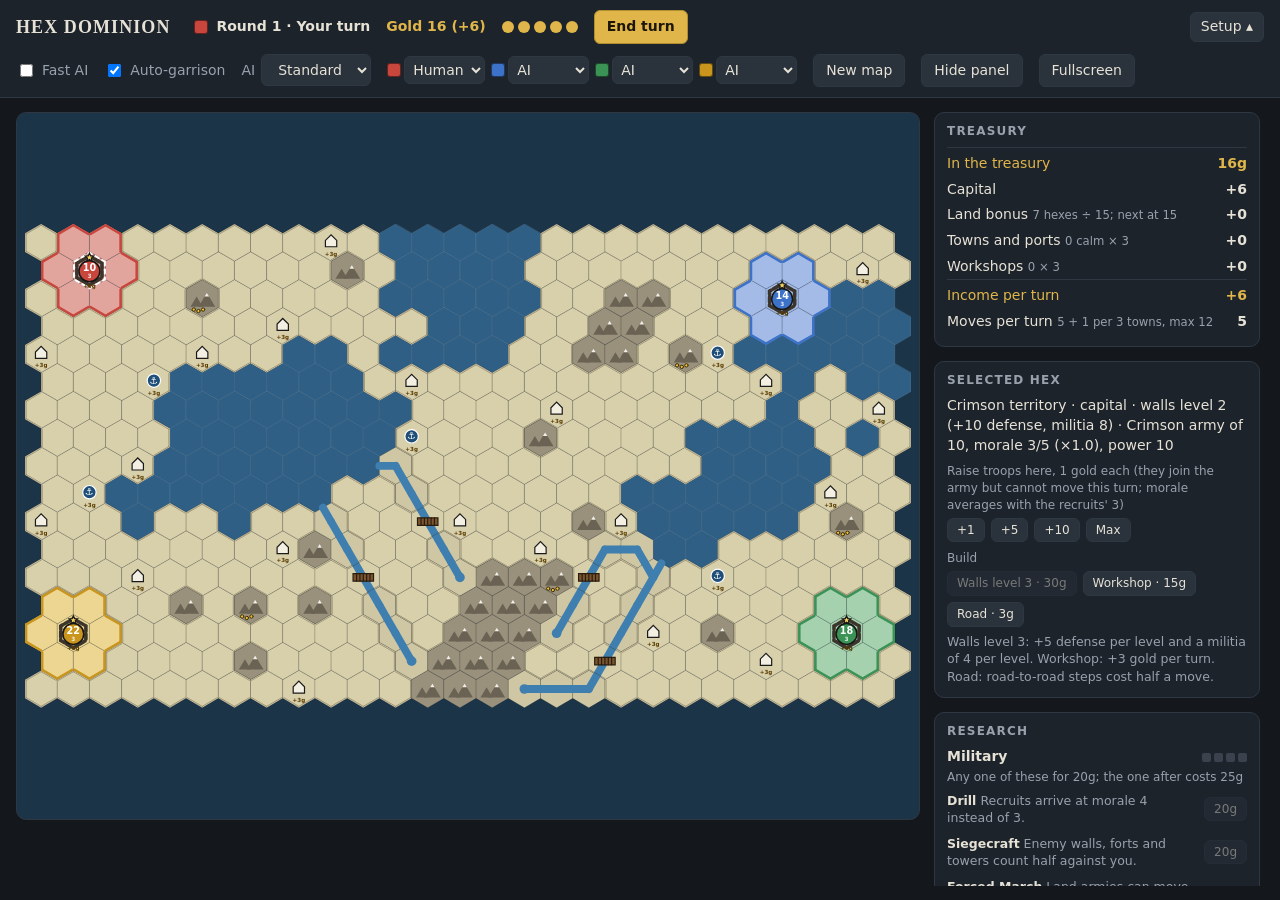
==== commit 10316a54: "Hex Dominion: new Veteran AI, old Veteran becomes Standard Veteran adds a real enemy strike map, pla" ====
--- a/hex-dominion/index.html
+++ b/hex-dominion/index.html
@@ -104,7 +104,7 @@
   <span id="setup">
     <label><input type="checkbox" id="fast"> Fast AI</label>
     <label title="When an army leaves a town that is in unrest, about a quarter stays behind to hold it"><input type="checkbox" id="autog" checked> Auto-garrison</label>
-    <label>AI <select id="level"><option value="2">Veteran</option><option value="1">Standard</option></select></label>
+    <label>AI <select id="level"><option value="2">Standard</option><option value="3">Veteran</option><option value="1">Novice</option></select></label>
     <span id="players" title="Set each nation to a human player or the AI. Changing this starts a new map."></span>
     <button id="new">New map</button>
   </span>
@@ -597,8 +597,16 @@
 }
 // Veteran AI: expected-value attacks, one war aim at a time, real threat checks on the capital
 const AI_P = { cap: 0.6, capMin: 12, mergeK: 0, danger: 15, gain: 0.9, town: 30, appr: 0.67, lose: 0.8, garr: 15 };
+// Veteran switches. Standard runs the same picker with all of them off.
+const VET = { threat: true, assault: true, split: true, eco: true }, NOVET = { threat: false, assault: false, split: false, eco: false };
+const vetOf = (S, n) => S.ai[n] === 3 ? (S.vet && S.vet[n]) || VET : NOVET;
+// the strongest blow each hex could take on the enemies' next turns: every hostile army's real reach, not just distance
+function strikeMap(S, n) { const out = new Map();
+  S.cells.forEach((c, j) => { if (!mobileFoe(S, n, c)) return; const p = atk(S, c.army);
+    for (const k of reachable(S, j, c.army.count).res.keys()) if ((out.get(k) || 0) < p) out.set(k, p); });
+  return out; }
 function aiPick2(S, n) {
-  const P = (S.params && S.params[n]) || AI_P;
+  const P = (S.params && S.params[n]) || AI_P, V = vetOf(S, n);
   const dist = objectiveDist(S, n), capI = S.nations[n].cap, sh = strengths(S), bold = sh[n] > 0.5, cells = S.cells;
   let target = -1, tv = -1, capDist = null;
   for (let m = 0; m < 4; m++) { if (!S.nations[m].alive || !hostile(S, n, m)) continue; const f = objectiveDist(S, n, m); if (f[capI] >= 999) continue;
@@ -609,11 +617,22 @@
     if (hexDist(capI, j) <= 4 && reachable(S, j).res.has(capI)) { threats.add(j); threatSum += power(c.army); } });
   const g = cells[capI].army, capWeak = threats.size > 0 && (g ? power(g) : 0) + defBonus(S, capI) < threatSum * 0.9;
   let need = 0; cells.forEach((c, j) => { if (c.army && c.army.owner !== n && hostile(S, n, c.army.owner) && c.land && isTown(c)) need = Math.max(need, power(c.army) + defBonus(S, j, n)); });
+  const strike = V.threat ? strikeMap(S, n) : null;
+  const mine = []; cells.forEach((cell, i) => { const full = cell.army; if (!full || full.owner !== n || full.moved) return; const mv = movers(S, i); if (mv < 1) return;
+    const a = mv === full.count ? full : { ...full, count: mv }; mine.push({ i, cell, full, mv, a, res: reachable(S, i, S.ai[n] === 3 ? mv : undefined).res, myP: power(a) }); });
+  // combined assaults: weaker armies soften a target that no single army can take, so the strongest can finish it this turn
+  const plans = new Map();
+  if (V.assault && S.movesLeft >= 2) { const byT = new Map(); for (const u of mine) for (const [t, type] of u.res) if (type === 'attack') { if (!byT.has(t)) byT.set(t, []); byT.get(t).push(u); }
+    for (const [t, us] of byT) { if (us.length < 2) continue; const d = defender(S, t); if (d.militia) continue; const tc = cells[t], mult = 0.7 + 0.1 * d.morale, bonus = u => defBonus(S, t, n) + amphib(S, u.i, t, n);
+      us.sort((x, y) => x.myP - y.myP); const strong = us[us.length - 1], soft = []; let cnt = d.count, ok = false, solo = false;
+      for (let k = 0; k < us.length - 1 && soft.length < S.movesLeft - 1; k++) { if (atk(S, strong.a) >= (cnt * mult + bonus(strong)) * 1.2) { ok = true; break; }
+        const u = us[k], dPu = cnt * mult + bonus(u), aP = atk(S, u.a); if (aP >= dPu * 1.2) { solo = true; break; } cnt = Math.max(1, Math.round(cnt * (1 - 0.7 * Math.min(1, aP / dPu)))); soft.push(u); }
+      if (!ok && !solo) ok = atk(S, strong.a) >= (cnt * mult + bonus(strong)) * 1.2;
+      if (!ok || !soft.length) continue;
+      const win = 6 + d.count * 0.8 + (tc.land && isTown(tc) ? 25 : 0) + (tc.land && ownCapital(S, tc) ? 400 : 0) + (threats.has(t) ? 30 : 0);
+      const value = win - soft.reduce((q, u) => q + u.a.count * 0.8, 0) - strong.a.count * 0.3; if (value > 4) plans.set(t, { first: soft[0].i, value }); } }
   let best = null, bs = 0.5;
-  cells.forEach((cell, i) => {
-    const full = cell.army; if (!full || full.owner !== n || full.moved) return; const mv = movers(S, i); if (mv < 1) return;
-    const a = mv === full.count ? full : { ...full, count: mv };
-    const { res } = reachable(S, i), myP = power(a);
+  for (const { i, cell, full, mv, a, res, myP } of mine) {
     for (const [t, type] of res) {
       const tc = cells[t]; let s = 0, after = myP, sortie = false, big = false;
       if (type === 'attack') {
@@ -622,7 +641,8 @@
         const win = 6 + d.count * 0.8 + (tc.land && isTown(tc) ? 25 : 0) + (isCap ? 400 : 0) + (threats.has(t) ? 30 : besiegers.includes(t) ? 12 : 0) + (d.owner === target ? 4 : 0);
         const lose = -a.count * P.lose + (d.militia ? 0 : Math.min(d.count, 0.7 * r * d.count) * 0.4);
         s = p * (win - a.count * 0.35 / Math.max(r, 1)) + (1 - p) * lose;
-        if (p < 0.6 && win >= 25 && S.movesLeft >= 2 && !d.militia) {     // siege: soften now if a second army can finish
+        if (V.assault) { const pl = plans.get(t); if (pl && pl.first === i) s = Math.max(s, pl.value * 0.8); }
+        else if (p < 0.6 && win >= 25 && S.movesLeft >= 2 && !d.militia) {     // siege: soften now if a second army can finish
           const left = (dP - power(d)) + power(d) * (1 - 0.7 * Math.min(1, r)); let fin = 0;
           cells.forEach((c, j) => { if (j !== i && c.army && c.army.owner === n && !c.army.moved && hexDist(j, t) <= RANGE) fin = Math.max(fin, power(c.army)); });
           if (r >= 0.4 && fin >= left * 1.25) s = Math.max(s, win * 0.6 - a.count * 0.5);
@@ -631,28 +651,34 @@
         sortie = p >= 0.8 && besiegers.length === 1 && besiegers[0] === t;
       } else if (type === 'merge') {
         const b = tc.army, mass = Math.max(myP, power(b)) < need * 1.2, near = dist[t] <= 9;
-        if (a.count >= 12 && b.count >= 12 && !mass && !P.mergeK && !(t === capI && capWeak)) continue;
+        let rescue = false; if (V.threat && tc.land && isTown(tc)) { const st = strike.get(t) || 0, bp = power(b) + defBonus(S, t); rescue = st > bp && bp + myP >= st * 0.9; }
+        if (a.count >= 12 && b.count >= 12 && !mass && !P.mergeK && !rescue && !(t === capI && capWeak)) continue;
         s = mass && near && dist[t] <= dist[i] ? 9 + (a.count + b.count) * 0.05 : dist[t] < dist[i] ? (near ? 3 : 1) : (a.count < 8 && dist[t] <= dist[i] ? 0.8 : 0);
         if (!near && dist[i] > 9 && a.count < 40 && dist[t] <= dist[i]) s = Math.max(s, 2.5);
         if (P.mergeK && near && dist[t] <= dist[i]) s = Math.max(s, 2 + Math.min(a.count, b.count) * P.mergeK);
+        if (rescue) s += 12;
         if (t === capI && capWeak) s += 25 + a.count * 0.2;
       } else {
+        let townS = 0;
         if (tc.land) {
           let gain = tc.owner === n ? 0 : 1;
           for (const q of NB[t]) { if (q < 0) continue; const c = cells[q]; if (c.land && !c.army && !isSite(c) && c.owner !== n && (c.owner < 0 || hostile(S, n, c.owner))) gain++; }
           s = gain * P.gain;
-          if (isTown(tc) && tc.owner !== n) { big = ownCapital(S, tc); s += P.town + (big ? 400 : 0); }
-          else if (tc.port && tc.owner !== n) s += 6;
+          if (isTown(tc) && tc.owner !== n) { big = ownCapital(S, tc); s += P.town + (big ? 400 : 0); townS = s; }
         }
         s += (dist[i] - dist[t]) * P.appr * Math.min(2, a.count / 8);
         if (capDist && a.count >= P.capMin && capDist[i] < 999) s += (capDist[i] - capDist[t]) * (bold ? Math.max(1, P.cap) : P.cap) * Math.min(3, a.count / 15);
+        // a detachment can take an open town while the main body stays free to act
+        if (V.split && townS && !big && mv === full.count && full.count >= 30) for (const f of [0.25, 0.5]) { const m2 = movers(S, i, f); if (m2 < 1) continue;
+          if ((strike ? strike.get(t) || 0 : 0) > m2 * (0.7 + 0.1 * full.morale) + 4) continue; const sf = townS + 4; if (sf > bs) { bs = sf; best = { from: i, to: t, frac: f }; } break; }
       }
-      if (type !== 'merge' && !big) { const th = enemyPowerNear(S, n, t, 2); if (th > (after + defBonus(S, t)) * 1.1) s -= Math.min(bold ? 6 : P.danger, a.count * 0.5); }
+      if (type !== 'merge' && !big) { const th = V.threat ? strike.get(t) || 0 : enemyPowerNear(S, n, t, 2); if (th > (after + defBonus(S, t)) * 1.1) s -= V.threat ? Math.min(bold ? 8 : 20, a.count * 0.6) : Math.min(bold ? 6 : P.danger, a.count * 0.5); }
+      if (V.threat && cell.land && isTown(cell) && i !== capI && type !== 'attack') { const st = strike.get(i) || 0, left = full.count - mv; if (st > left * (0.7 + 0.1 * full.morale) + (left > 0 ? defBonus(S, i) : 0)) s -= 12; }   // do not walk out of a town about to be hit
       if (cell.unrest > 0 && mv === full.count) s -= 8;      // someone has to hold a restless town, unless a garrison stays automatically
       if (i === capI) { if (sortie) s += 20; else if (besiegers.length) s -= 1000; else s += a.count >= P.garr ? 3 : -2; }
       if (s > bs) { bs = s; best = { from: i, to: t }; }
     }
-  });
+  }
   return best;
 }
 const pickFor = (S, n) => (S.ai[n] === 1 ? aiPick : aiPick2)(S, n);
@@ -662,7 +688,13 @@
   if (S.noInvest && S.noInvest[n]) { N.fund = 0; }
   else {
     const capDanger = enemyPowerNear(S, n, capI, 4) > 0;
-    N.fund = Math.min(N.gold, capDanger ? 0 : N.fund + Math.round(inc.gold * 0.4));
+    const vet = vetOf(S, n).eco, strike = vet ? strikeMap(S, n) : null; let hot = false;
+    if (vet) { const need = []; cells.forEach((c, i) => { if (c.owner !== n || !isTown(c) || c.unrest) return; const st = strike.get(i) || 0; if (!st) return; hot = true;
+        const have = (c.army ? power(c.army) : 0) + defBonus(S, i); if (st > have) need.push([i, Math.ceil(st - have) + 2, i === capI ? 1 : 0]); });
+      need.sort((a, b) => b[2] - a[2] || a[1] - b[1]); for (const [i, k] of need) if (k <= N.gold) recruit(S, n, i, k);   // only where the gold actually closes the gap
+      N.fund = Math.min(N.fund, N.gold); }
+    const share = !vet ? 0.4 : hot ? 0.25 : S.round <= 15 ? 0.6 : 0.45;
+    N.fund = Math.min(N.gold, capDanger ? 0 : N.fund + Math.round(inc.gold * share));
     // score every possible investment by gold returned per gold spent, then buy the best one or save toward it
     const opts = [], only = S.only && S.only[n], add = (kind, score, cost, fn) => { if (cost >= 0 && (!only || only.includes(kind))) opts.push({ score, cost, fn }); };
     const safe = i => enemyPowerNear(S, n, i, 4) === 0, pS = inc.perShop, ctx = ecoCtx(S, n);
@@ -720,7 +752,7 @@
     const touching = S.cells.some((c, i) => c.land && c.owner === n && NB[i].some(q => q >= 0 && S.cells[q].owner === m));
     if (touching) { setPact(S, n, m, false); S.log.push(`${S.nations[n].name} has nowhere left to expand and broke its pact with ${S.nations[m].name}.`); } }
 }
-function aiTurnAll(S) { const n = S.cur; aiDiplomacy(S, n); aiEconomy(S, n); while (S.movesLeft > 0 && S.winner < 0) { const m = pickFor(S, n); if (!m) break; doMove(S, m.from, m.to); } if (S.winner < 0) aiEndDiplomacy(S, n); }
+function aiTurnAll(S) { const n = S.cur; aiDiplomacy(S, n); aiEconomy(S, n); while (S.movesLeft > 0 && S.winner < 0) { const m = pickFor(S, n); if (!m) break; if (!doMove(S, m.from, m.to, m.frac)) break; } if (S.winner < 0) aiEndDiplomacy(S, n); }
 // ===LOGIC-END===
 
 // ---- UI ----
@@ -974,7 +1006,7 @@
     if (S.winner >= 0) return gameOver();
     const m = S.movesLeft > 0 ? pickFor(S, n) : null;
     if (!m) { aiEndDiplomacy(S, n); nextTurn(S); render(); timer = setTimeout(runTurn, speed()); return; }
-    doMove(S, m.from, m.to); last = m; render(); timer = setTimeout(step, speed());
+    if (!doMove(S, m.from, m.to, m.frac)) S.movesLeft = 0; last = m; render(); timer = setTimeout(step, speed());
   };
   timer = setTimeout(step, speed());
 }
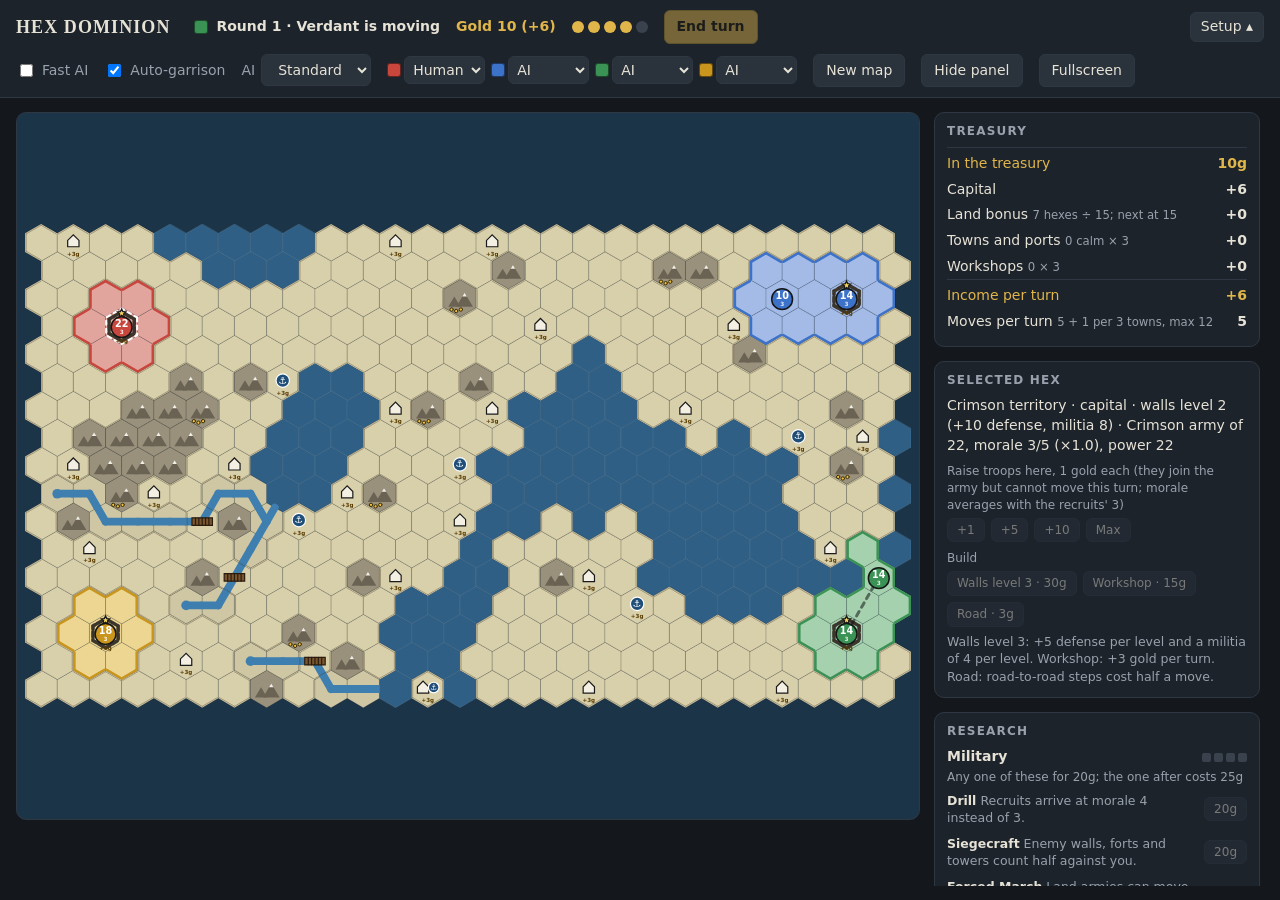
==== commit 1183bba5: "Hex Dominion: rebel holdouts march on the nearest town they can take Rebels act once per round, spli" ====
--- a/hex-dominion/index.html
+++ b/hex-dominion/index.html
@@ -134,7 +134,7 @@
       <p><b>Walls</b> add defense and post a militia, so an empty walled town must be stormed. Capitals start with level 2 walls.</p>
       <p><b>Unrest.</b> A town taken from someone pays nothing for 3 turns and may revolt if no army holds it.</p>
       <p><b>Supply.</b> An army whose land is not connected to one of your towns (red dashed ring) loses 1 morale a turn, then troops.</p>
-      <p><b>Capitals.</b> Taking one eliminates that nation and loots half its gold. Its garrisoned towns turn rebel; the rest of its land goes free.</p>
+      <p><b>Capitals.</b> Taking one eliminates that nation and loots half its gold. Its garrisoned towns turn rebel; the rest of its land goes free. Rebel bands cannot recruit and slowly lose morale, but each one marches on the nearest town it can beat, sacks it and digs in. They leave living capitals alone.</p>
       <p><b>Sea.</b> Armies embark at ports or wharves, sail 3, and land on any coast (defender +3). The map's ports are full towns: gold, recruiting, walls, workshops, unrest. A wharf you build is only a launch point.</p>
       <p><b>Players.</b> Set each color to Human or AI in the header. With two or more humans the game asks you to pass the device at each turn.</p>
     </div>
@@ -382,7 +382,9 @@
 }
 function nextTurn(S) {
   if (S.winner >= 0) return;
+  const r0 = S.round;
   do { S.cur = (S.cur + 1) % 4; if (S.cur === S.first) S.round++; } while (!S.nations[S.cur].alive);
+  if (S.round !== r0) rebelTurn(S);
   startTurn(S, S.cur);
 }
 // troops raised this turn cannot move yet; the rest are veterans
@@ -417,6 +419,33 @@
     if (F.port || F.wharf || (tech(S, n, 'N', 4) && NB[from].some(x => x >= 0 && cells[x].sea))) sail(false);
   } else sail(true);
   return { res, prev };
+}
+// Holdouts of a fallen nation act once per round: each band marches on the nearest town it can beat, sacks it and digs in.
+// They never recruit, never touch a living capital, and lose a point of morale every third round.
+function rebelTurn(S) {
+  const cells = S.cells, left = S.movesLeft, ids = []; cells.forEach((c, i) => { if (c.army && c.army.owner === REBEL) ids.push(i); });
+  if (!ids.length) return;
+  const decay = S.round % 3 === 0;
+  for (const i of ids) { const A = cells[i], a = A.army; if (!a || a.owner !== REBEL) continue; if (decay) mor(a, -1); if (a.hold || !A.land) continue;
+    const split = isTown(A) && A.owner === REBEL && a.count >= 2 * SPLIT_MIN, m = split ? Math.round(a.count / 2) : a.count, myP = m * (0.7 + 0.1 * a.morale);
+    // nearest town over land that this band could take
+    const d = { [i]: 0 }, q = [i]; let goal = -1;
+    for (let h = 0; h < q.length && goal < 0; h++) { const p = q[h]; for (const x of NB[p]) { if (x < 0 || d[x] !== undefined) continue; const c = cells[x]; if (!c.land) continue; d[x] = d[p] + 1;
+        if (ownCapital(S, c)) continue;
+        if (isTown(c) && c.owner !== REBEL) { if (myP >= (power(defender(S, x)) + defBonus(S, x, REBEL)) * 0.85) { goal = x; break; } continue; }
+        if (c.army && c.army.owner !== REBEL) continue; q.push(x); } }
+    if (goal < 0) continue;
+    a.moved = false; a.fresh = 0; S.movesLeft = 1;
+    const { res } = reachable(S, i, m); let to = -1;
+    if (res.has(goal)) to = goal;
+    else { const g = { [goal]: 0 }, w = [goal]; for (let h = 0; h < w.length; h++) for (const x of NB[w[h]]) if (x >= 0 && g[x] === undefined && cells[x].land) { g[x] = g[w[h]] + 1; w.push(x); }
+      let bd = g[i] === undefined ? 999 : g[i]; for (const [t, type] of res) if (type === 'move' && cells[t].land && !isTown(cells[t]) && g[t] !== undefined && g[t] < bd) { bd = g[t]; to = t; } }
+    if (to < 0) { a.moved = true; continue; }
+    if (split) a.hold = true;                                  // half stays to keep the home town
+    const ev = doMove(S, i, to, split ? 0.5 : undefined);
+    if (ev && to === goal && cells[goal].army && cells[goal].army.owner === REBEL && cells[goal].owner === REBEL) cells[goal].army.hold = true;
+  }
+  S.movesLeft = left;
 }
 function pillage(S, c, n) {
   const loot = COST[c.b] >> 1, was = c.bo; if (n >= 0 && n < 4) S.nations[n].gold += loot;
@@ -538,7 +567,7 @@
       if (dist[x] + cost < dist[p]) { dist[p] = dist[x] + cost; q.push(p); } } }
   return dist;
 }
-const mobileFoe = (S, n, c) => c.army && c.army.owner !== n && c.army.owner < 4 && hostile(S, n, c.army.owner);
+const mobileFoe = (S, n, c) => c.army && c.army.owner !== n && (c.army.owner < 4 ? hostile(S, n, c.army.owner) : !c.army.hold && c.land);
 function enemyPowerNear(S, n, i, r) {
   let m = 0; S.cells.forEach((c, j) => { if (j !== i && mobileFoe(S, n, c) && hexDist(i, j) <= r) m = Math.max(m, power(c.army)); });
   return m;
